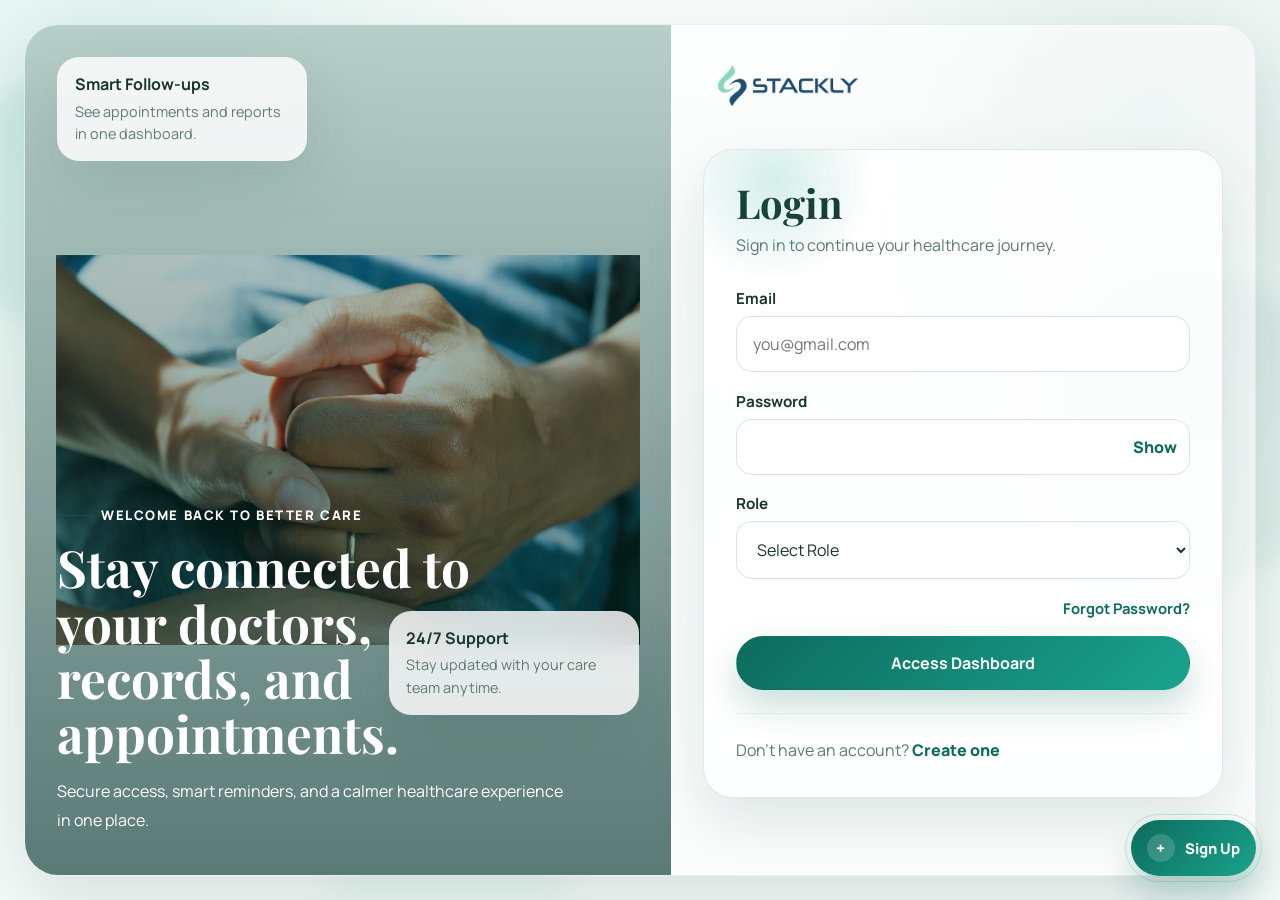
==== dashboard.html @ 8640336f "first commit" ====
<!DOCTYPE html>
<html lang="en">
<head>
    <meta charset="UTF-8">
    <meta name="viewport" content="width=device-width, initial-scale=1.0">
    <meta name="description" content="Responsive Stackly Health AI dashboard optimized for mobile, tablet, and desktop healthcare workflows.">
    <meta name="theme-color" content="#0d6b5d">
    <title>Dashboard | Stackly Health AI</title>
    <link rel="stylesheet" href="style.css">
</head>
<body class="dashboard-page">
    <div class="dashboard-container">
        <!-- Sidebar -->
        <aside class="sidebar">
            <div class="sidebar-header">
                <a href="dashboard.html" class="auth-brand sidebar-brand">
                    <img class="site-logo" src="assets/Logo.png" alt="Stackly logo">
                </a>
                <button type="button" class="sidebar-close" id="sidebarCloseBtn" aria-label="Close dashboard menu">×</button>
            </div>
            <nav class="sidebar-nav">
                <ul>
                    <li class="active"><a href="#" data-section="overviewSection">Dashboard</a></li>
                    <li><a href="#" data-section="appointmentsSection">Appointments</a></li>
                    <li><a href="#" data-section="reportsSection">Reports</a></li>
                    <li><a href="#" id="logoutBtn">Logout</a></li>
                </ul>
            </nav>
        </aside>

        <!-- Main Content -->
        <main class="main-content">
            <!-- Header -->
            <header class="dashboard-header">
                <div class="dashboard-header-main">
                    <button type="button" class="dashboard-menu-toggle" id="dashboardMenuToggle" aria-label="Toggle dashboard menu" aria-expanded="false">
                        <span></span>
                        <span></span>
                        <span></span>
                    </button>
                    <h1 id="welcomeMessage">Welcome, User</h1>
                </div>
                <div class="dashboard-user-panel">
                    <span class="dashboard-user-email" id="dashboardUserEmail">user@example.com</span>
                    <button type="button" class="btn btn-outline btn-logout" id="dashboardLogoutBtn">Logout</button>
                </div>
            </header>

            <div class="dashboard-actions">
                <button type="button" class="btn btn-primary">New Appointment</button>
                <button type="button" class="btn btn-outline">Generate Report</button>
                <button type="button" class="btn btn-outline">Patient Search</button>
                <button type="button" class="btn btn-outline">Review Tasks</button>
            </div>

            <!-- Dashboard Content -->
            <div class="dashboard-content">
                <section id="overviewSection">
                    <div id="doctorDashboard" class="role-dashboard">
                        <div class="stats-cards">
                            <div class="stat-card">
                                <div class="stat-icon">🩺</div>
                                <div class="stat-info">
                                    <h3>18</h3>
                                    <p>Today's Consultations</p>
                                </div>
                            </div>
                            <div class="stat-card">
                                <div class="stat-icon">👥</div>
                                <div class="stat-info">
                                    <h3>34</h3>
                                    <p>Active Patients</p>
                                </div>
                            </div>
                            <div class="stat-card">
                                <div class="stat-icon">📋</div>
                                <div class="stat-info">
                                    <h3>12</h3>
                                    <p>Prescriptions</p>
                                </div>
                            </div>
                            <div class="stat-card">
                                <div class="stat-icon">⏱️</div>
                                <div class="stat-info">
                                    <h3>4</h3>
                                    <p>Follow-ups Due</p>
                                </div>
                            </div>
                        </div>

                        <div class="charts-section">
                            <div class="chart-card">
                                <h3>Today's Schedule</h3>
                                <div class="chart-placeholder">
                                    <div class="chart-bar" style="height: 75%;"></div>
                                    <div class="chart-bar" style="height: 90%;"></div>
                                    <div class="chart-bar" style="height: 65%;"></div>
                                    <div class="chart-bar" style="height: 80%;"></div>
                                </div>
                            </div>
                            <div class="chart-card">
                                <h3>Patient Outcome Trends</h3>
                                <div class="chart-placeholder">
                                    <div class="chart-line"></div>
                                </div>
                            </div>
                        </div>

                        <div class="dashboard-panel">
                            <h3>On Duty Team</h3>
                            <div class="dashboard-list">
                                <div class="dashboard-list-item">
                                    <span>Dr. Emily Smith</span>
                                    <strong>Online</strong>
                                </div>
                                <div class="dashboard-list-item">
                                    <span>Dr. Michael Johnson</span>
                                    <strong>In Surgery</strong>
                                </div>
                                <div class="dashboard-list-item">
                                    <span>Dr. Sarah Williams</span>
                                    <strong>Available</strong>
                                </div>
                            </div>
                        </div>

                        <div class="activity-section">
                            <h3>Doctor Activity</h3>
                            <div class="activity-list">
                                <div class="activity-item">
                                    <div class="activity-icon">📅</div>
                                    <div class="activity-content">
                                        <p>Review patient lab results</p>
                                        <span>1 hour ago</span>
                                    </div>
                                </div>
                                <div class="activity-item">
                                    <div class="activity-icon">📝</div>
                                    <div class="activity-content">
                                        <p>Updated treatment plan for Patient #212</p>
                                        <span>3 hours ago</span>
                                    </div>
                                </div>
                                <div class="activity-item">
                                    <div class="activity-icon">💊</div>
                                    <div class="activity-content">
                                        <p>Prepared prescription for follow-up</p>
                                        <span>5 hours ago</span>
                                    </div>
                                </div>
                            </div>
                        </div>
                    </div>

                    <div id="patientDashboard" class="role-dashboard hidden">
                        <div class="stats-cards">
                            <div class="stat-card">
                                <div class="stat-icon">📆</div>
                                <div class="stat-info">
                                    <h3>2</h3>
                                    <p>Upcoming Appointments</p>
                                </div>
                            </div>
                            <div class="stat-card">
                                <div class="stat-icon">🩺</div>
                                <div class="stat-info">
                                    <h3>3</h3>
                                    <p>Prescriptions Active</p>
                                </div>
                            </div>
                            <div class="stat-card">
                                <div class="stat-icon">📊</div>
                                <div class="stat-info">
                                    <h3>85%</h3>
                                    <p>Wellness Score</p>
                                </div>
                            </div>
                            <div class="stat-card">
                                <div class="stat-icon">❤️</div>
                                <div class="stat-info">
                                    <h3>72 bpm</h3>
                                    <p>Last Pulse Reading</p>
                                </div>
                            </div>
                        </div>

                        <div class="charts-section">
                            <div class="chart-card">
                                <h3>Health Progress</h3>
                                <div class="chart-placeholder">
                                    <div class="chart-bar" style="height: 60%;"></div>
                                    <div class="chart-bar" style="height: 80%;"></div>
                                    <div class="chart-bar" style="height: 70%;"></div>
                                    <div class="chart-bar" style="height: 85%;"></div>
                                </div>
                            </div>
                            <div class="chart-card">
                                <h3>Medication Adherence</h3>
                                <div class="chart-placeholder">
                                    <div class="chart-line"></div>
                                </div>
                            </div>
                        </div>

                        <div class="dashboard-panel">
                            <h3>Care Plan Summary</h3>
                            <div class="dashboard-list">
                                <div class="dashboard-list-item">
                                    <span>Medication refill requested</span>
                                    <strong>Today</strong>
                                </div>
                                <div class="dashboard-list-item">
                                    <span>Follow-up appointment</span>
                                    <strong>Tomorrow</strong>
                                </div>
                                <div class="dashboard-list-item">
                                    <span>Lab report review</span>
                                    <strong>Within 24 hrs</strong>
                                </div>
                            </div>
                        </div>

                        <div class="activity-section">
                            <h3>Patient Notes</h3>
                            <div class="activity-list">
                                <div class="activity-item">
                                    <div class="activity-icon">🩺</div>
                                    <div class="activity-content">
                                        <p>Next appointment with Dr. Reed</p>
                                        <span>Tomorrow, 10:00 AM</span>
                                    </div>
                                </div>
                                <div class="activity-item">
                                    <div class="activity-icon">💊</div>
                                    <div class="activity-content">
                                        <p>Prescription refill ready</p>
                                        <span>Today</span>
                                    </div>
                                </div>
                                <div class="activity-item">
                                    <div class="activity-icon">📋</div>
                                    <div class="activity-content">
                                        <p>Lab report available for review</p>
                                        <span>3 hours ago</span>
                                    </div>
                                </div>
                            </div>
                        </div>
                    </div>

                    <div id="adminDashboard" class="role-dashboard hidden">
                        <div class="stats-cards">
                            <div class="stat-card">
                                <div class="stat-icon">👥</div>
                                <div class="stat-info">
                                    <h3>420</h3>
                                    <p>Total Users</p>
                                </div>
                            </div>
                            <div class="stat-card">
                                <div class="stat-icon">🩺</div>
                                <div class="stat-info">
                                    <h3>78</h3>
                                    <p>Active Doctors</p>
                                </div>
                            </div>
                            <div class="stat-card">
                                <div class="stat-icon">⏳</div>
                                <div class="stat-info">
                                    <h3>14</h3>
                                    <p>Pending Requests</p>
                                </div>
                            </div>
                            <div class="stat-card">
                                <div class="stat-icon">🔔</div>
                                <div class="stat-info">
                                    <h3>7</h3>
                                    <p>System Alerts</p>
                                </div>
                            </div>
                        </div>

                        <div class="charts-section">
                            <div class="chart-card">
                                <h3>Platform Usage</h3>
                                <div class="chart-placeholder">
                                    <div class="chart-bar" style="height: 90%;"></div>
                                    <div class="chart-bar" style="height: 75%;"></div>
                                    <div class="chart-bar" style="height: 85%;"></div>
                                    <div class="chart-bar" style="height: 95%;"></div>
                                </div>
                            </div>
                            <div class="chart-card">
                                <h3>Account Growth</h3>
                                <div class="chart-placeholder">
                                    <div class="chart-line"></div>
                                </div>
                            </div>
                        </div>

                        <div class="dashboard-panel">
                            <h3>Operations Summary</h3>
                            <div class="dashboard-list">
                                <div class="dashboard-list-item">
                                    <span>Pending approvals</span>
                                    <strong>14</strong>
                                </div>
                                <div class="dashboard-list-item">
                                    <span>Security alerts</span>
                                    <strong>7</strong>
                                </div>
                                <div class="dashboard-list-item">
                                    <span>Service uptime</span>
                                    <strong>99.99%</strong>
                                </div>
                            </div>
                        </div>

                        <div class="activity-section">
                            <h3>Admin Activity</h3>
                            <div class="activity-list">
                                <div class="activity-item">
                                    <div class="activity-icon">✅</div>
                                    <div class="activity-content">
                                        <p>Approved new doctor accounts</p>
                                        <span>30 minutes ago</span>
                                    </div>
                                </div>
                                <div class="activity-item">
                                    <div class="activity-icon">🔧</div>
                                    <div class="activity-content">
                                        <p>System access permissions reviewed</p>
                                        <span>2 hours ago</span>
                                    </div>
                                </div>
                                <div class="activity-item">
                                    <div class="activity-icon">🛡️</div>
                                    <div class="activity-content">
                                        <p>Security audit completed</p>
                                        <span>5 hours ago</span>
                                    </div>
                                </div>
                            </div>
                        </div>
                    </div>
                </section>

                <section id="appointmentsSection" class="hidden">
                    <div class="section-header">
                        <h2>Appointments</h2>
                        <p>View upcoming patient visits, meeting schedules, and appointment details.</p>
                    </div>
                    <div class="stats-cards">
                        <div class="stat-card">
                            <div class="stat-icon">📅</div>
                            <div class="stat-info">
                                <h3>8</h3>
                                <p>Upcoming Slots</p>
                            </div>
                        </div>
                        <div class="stat-card">
                            <div class="stat-icon">⏰</div>
                            <div class="stat-info">
                                <h3>3</h3>
                                <p>Today</p>
                            </div>
                        </div>
                        <div class="stat-card">
                            <div class="stat-icon">✅</div>
                            <div class="stat-info">
                                <h3>5</h3>
                                <p>Confirmed</p>
                            </div>
                        </div>
                        <div class="stat-card">
                            <div class="stat-icon">⚠️</div>
                            <div class="stat-info">
                                <h3>1</h3>
                                <p>Pending</p>
                            </div>
                        </div>
                    </div>
                    <div class="activity-section">
                        <h3>Appointment Details</h3>
                        <div class="activity-list">
                            <div class="activity-item">
                                <div class="activity-icon">👤</div>
                                <div class="activity-content">
                                    <p>Patient: Sarah Lee — Follow-up</p>
                                    <span>Today, 11:30 AM</span>
                                </div>
                            </div>
                            <div class="activity-item">
                                <div class="activity-icon">👤</div>
                                <div class="activity-content">
                                    <p>Patient: Mark Diaz — New consultation</p>
                                    <span>Tomorrow, 09:00 AM</span>
                                </div>
                            </div>
                            <div class="activity-item">
                                <div class="activity-icon">👤</div>
                                <div class="activity-content">
                                    <p>Patient: Emma Patel — Lab review</p>
                                    <span>Tomorrow, 02:00 PM</span>
                                </div>
                            </div>
                        </div>
                    </div>
                </section>

                <section id="reportsSection" class="hidden">
                    <div class="section-header">
                        <h2>Reports</h2>
                        <p>Access recent reports, analytics summaries, and health records.</p>
                    </div>
                    <div class="stats-cards">
                        <div class="stat-card">
                            <div class="stat-icon">📊</div>
                            <div class="stat-info">
                                <h3>14</h3>
                                <p>Recent Reports</p>
                            </div>
                        </div>
                        <div class="stat-card">
                            <div class="stat-icon">🧾</div>
                            <div class="stat-info">
                                <h3>5</h3>
                                <p>New Summaries</p>
                            </div>
                        </div>
                        <div class="stat-card">
                            <div class="stat-icon">🔍</div>
                            <div class="stat-info">
                                <h3>9</h3>
                                <p>Reviewed</p>
                            </div>
                        </div>
                        <div class="stat-card">
                            <div class="stat-icon">📁</div>
                            <div class="stat-info">
                                <h3>20</h3>
                                <p>Archived</p>
                            </div>
                        </div>
                    </div>
                    <div class="activity-section">
                        <h3>Latest Reports</h3>
                        <div class="activity-list">
                            <div class="activity-item">
                                <div class="activity-icon">🧪</div>
                                <div class="activity-content">
                                    <p>Blood test results for Patient #543</p>
                                    <span>Completed 1 hour ago</span>
                                </div>
                            </div>
                            <div class="activity-item">
                                <div class="activity-icon">📋</div>
                                <div class="activity-content">
                                    <p>Weekly health summary</p>
                                    <span>Completed yesterday</span>
                                </div>
                            </div>
                            <div class="activity-item">
                                <div class="activity-icon">🖥️</div>
                                <div class="activity-content">
                                    <p>System performance report</p>
                                    <span>Completed 2 days ago</span>
                                </div>
                            </div>
                        </div>
                    </div>
                </section>
            </div>
        </main>
    </div>

    <a href="#overviewSection" class="fab-button fab-button-dashboard" aria-label="Back to top of dashboard">
        <span class="fab-icon">↑</span>
        <span class="fab-label">Top</span>
    </a>

    <div class="site-orbs" aria-hidden="true">
        <span class="orb orb-one"></span>
        <span class="orb orb-two"></span>
        <span class="orb orb-three"></span>
    </div>

    <script src="script.js"></script>
</body>
</html>
---- style.css ----
* {
    margin: 0;
    padding: 0;
    box-sizing: border-box;
}

:root {
    --bg: #f4fbf8;
    --bg-soft: #e3f2ed;
    --surface: rgba(255, 255, 255, 0.78);
    --surface-strong: #ffffff;
    --surface-deep: #0b4f47;
    --text: #183530;
    --muted: #5f7973;
    --line: rgba(11, 79, 71, 0.12);
    --accent: #0d6b5d;
    --accent-2: #1aa38d;
    --accent-3: #d9f1ea;
    --shadow: 0 24px 60px rgba(18, 66, 57, 0.12);
    --shadow-soft: 0 14px 34px rgba(18, 66, 57, 0.10);
    --radius-lg: 32px;
    --radius-md: 22px;
    --radius-sm: 16px;
    --header-offset: 88px;
}

html {
    scroll-behavior: smooth;
}

body {
    font-family: 'Manrope', sans-serif;
    color: var(--text);
    background:
        radial-gradient(circle at 10% 10%, rgba(26, 163, 141, 0.12), transparent 28%),
        radial-gradient(circle at 90% 15%, rgba(13, 107, 93, 0.10), transparent 24%),
        linear-gradient(180deg, #f9fdfb 0%, #eef7f3 50%, #f7fcfa 100%);
    overflow-x: hidden;
    min-height: 100vh;
}

::selection {
    background: rgba(26, 163, 141, 0.22);
}

img {
    display: block;
    max-width: 100%;
}

a {
    color: inherit;
    text-decoration: none;
}

button,
input,
select,
textarea {
    font: inherit;
}

button,
a,
input,
select,
textarea {
    -webkit-tap-highlight-color: transparent;
}

.container {
    width: min(1180px, calc(100% - 2rem));
    margin: 0 auto;
}

.eyebrow {
    display: inline-flex;
    align-items: center;
    gap: 0.5rem;
    font-size: 0.82rem;
    letter-spacing: 0.12em;
    text-transform: uppercase;
    font-weight: 800;
    color: var(--accent);
    margin-bottom: 1rem;
}

.eyebrow::before {
    content: "";
    width: 36px;
    height: 1px;
    background: rgba(13, 107, 93, 0.35);
}

h1,
h2,
h3,
.nav-logo,
.auth-brand {
    font-family: 'Playfair Display', serif;
}

p {
    color: var(--muted);
    line-height: 1.8;
}

.section-shell {
    padding: 6rem 0;
}

.section-heading {
    text-align: center;
    max-width: 700px;
    margin: 0 auto 3rem;
}

.section-heading h2 {
    font-size: clamp(2rem, 4vw, 3.1rem);
    line-height: 1.15;
}

.btn {
    display: inline-flex;
    align-items: center;
    justify-content: center;
    min-height: 52px;
    padding: 0.95rem 1.5rem;
    border-radius: 999px;
    font-weight: 700;
    border: 1px solid transparent;
    cursor: pointer;
    transition: transform 0.3s ease, box-shadow 0.3s ease, background 0.3s ease, border-color 0.3s ease;
}

.btn:hover {
    transform: translateY(-2px);
}

.btn:focus-visible,
.fab-button:focus-visible,
.dashboard-menu-toggle:focus-visible,
.sidebar-close:focus-visible,
.password-toggle:focus-visible,
.hamburger:focus-visible,
input:focus-visible,
select:focus-visible,
textarea:focus-visible,
a:focus-visible {
    outline: 3px solid rgba(26, 163, 141, 0.25);
    outline-offset: 3px;
}

.btn-primary {
    color: #fff;
    background: linear-gradient(135deg, var(--accent) 0%, var(--accent-2) 100%);
    box-shadow: 0 16px 34px rgba(13, 107, 93, 0.22);
}

.btn-outline {
    color: var(--accent);
    background: rgba(255, 255, 255, 0.72);
    border-color: rgba(13, 107, 93, 0.14);
    box-shadow: 0 8px 24px rgba(19, 61, 54, 0.06);
}

.btn-full {
    width: 100%;
}

.navbar {
    position: sticky;
    top: 0;
    z-index: 50;
    backdrop-filter: blur(18px);
    background: rgba(249, 253, 251, 0.82);
    border-bottom: 1px solid rgba(13, 107, 93, 0.08);
}

.navbar.scrolled {
    box-shadow: 0 16px 30px rgba(16, 56, 48, 0.08);
}

.nav-container {
    width: min(1240px, calc(100% - 2rem));
    margin: 0 auto;
    display: flex;
    align-items: center;
    justify-content: space-between;
    gap: 1rem;
    padding: 1rem 0;
}

.nav-logo,
.auth-brand {
    display: inline-flex;
    align-items: center;
    gap: 0.7rem;
    font-size: 1.6rem;
    font-weight: 700;
}

.site-logo {
    display: block;
    width: auto;
    height: 58px;
    object-fit: contain;
    border-radius: 12px;
}

.nav-menu {
    display: flex;
    list-style: none;
    gap: 1.5rem;
}

.nav-menu a {
    color: var(--text);
    font-weight: 700;
    font-size: 0.96rem;
}

.nav-buttons {
    display: flex;
    align-items: center;
    justify-content: flex-end;
    gap: 0.85rem;
    min-width: 290px;
}

.user-session {
    display: flex;
    align-items: center;
    gap: 0.75rem;
}

.user-session[hidden],
.nav-buttons .btn[hidden] {
    display: none !important;
}

.user-name {
    white-space: nowrap;
    font-weight: 700;
}

.btn-logout {
    min-height: 42px;
    padding: 0.7rem 1rem;
}

.hamburger {
    display: none;
    width: 48px;
    height: 48px;
    border: 0;
    background: transparent;
    flex-direction: column;
    align-items: center;
    justify-content: center;
    gap: 5px;
}

.hamburger span {
    width: 22px;
    height: 2px;
    background: var(--text);
    transition: transform 0.3s ease, opacity 0.3s ease;
}

.hero {
    padding: 4rem 0 3rem;
}

.hero-grid {
    display: grid;
    grid-template-columns: 1.05fr 0.95fr;
    gap: 2.5rem;
    align-items: center;
}

.hero-copy {
    position: relative;
    z-index: 2;
}

.hero-title {
    font-size: clamp(3rem, 6vw, 5rem);
    line-height: 1.02;
    max-width: 11ch;
    margin-bottom: 1.2rem;
}

.hero-subtitle {
    max-width: 610px;
    margin-bottom: 2rem;
    font-size: 1.05rem;
}

.hero-buttons {
    display: flex;
    flex-wrap: wrap;
    gap: 1rem;
    margin-bottom: 2rem;
}

.hero-metrics {
    display: grid;
    grid-template-columns: repeat(3, 1fr);
    gap: 1rem;
}

.metric-card {
    padding: 1.1rem 1rem;
    background: rgba(255, 255, 255, 0.72);
    border: 1px solid rgba(13, 107, 93, 0.1);
    border-radius: 20px;
    box-shadow: 0 12px 24px rgba(18, 66, 57, 0.06);
}

.metric-card strong {
    display: block;
    font-size: 1.6rem;
    color: var(--accent);
}

.metric-card span {
    display: block;
    margin-top: 0.2rem;
    color: var(--muted);
    font-size: 0.92rem;
}

.hero-visual {
    position: relative;
    min-height: 620px;
}

.hero-backdrop {
    position: absolute;
    inset: 4% 4% 10% 8%;
    border-radius: 40px;
    background: linear-gradient(180deg, rgba(215, 242, 235, 0.92), rgba(244, 251, 248, 0.4));
    filter: blur(0.5px);
}

.hero-photo-stack {
    position: absolute;
    inset: 0;
}

.hero-main-photo {
    position: absolute;
    inset: 10% 10% 0 12%;
    width: 78%;
    height: 82%;
    object-fit: cover;
    border-radius: 36px;
    box-shadow: var(--shadow);
}

.floating-badge {
    position: absolute;
    max-width: 220px;
    padding: 1rem 1.1rem;
    border-radius: 22px;
    background: rgba(255, 255, 255, 0.82);
    border: 1px solid rgba(13, 107, 93, 0.08);
    box-shadow: var(--shadow);
    animation: softFloat 6s ease-in-out infinite;
}

.floating-badge span {
    display: block;
}

.badge-title,
.badge-number {
    font-weight: 800;
    color: var(--text);
    margin-bottom: 0.35rem;
}

.badge-number {
    font-size: 1.7rem;
    color: var(--accent);
}

.badge-copy {
    color: var(--muted);
    font-size: 0.9rem;
    line-height: 1.5;
}

.badge-top {
    top: 12%;
    left: 0;
}

.badge-middle {
    top: 28%;
    right: 0;
    animation-delay: 1.5s;
}

.badge-bottom {
    bottom: 8%;
    right: 8%;
    animation-delay: 3s;
}

.service-grid,
.doctor-showcase,
.testimonial-strip {
    display: grid;
    gap: 1.4rem;
}

.service-grid {
    grid-template-columns: repeat(4, 1fr);
}

.service-card,
.testimonial-card,
.doctor-card,
.auth-card,
.contact-form,
.dashboard-panel,
.stat-card,
.chart-card,
.activity-item,
.dashboard-list-item {
    background: var(--surface);
    border: 1px solid var(--line);
    box-shadow: var(--shadow);
    backdrop-filter: blur(18px);
}

.service-card {
    padding: 1.8rem;
    border-radius: var(--radius-md);
    transition: transform 0.35s ease, box-shadow 0.35s ease;
}

.service-card:hover,
.doctor-card:hover,
.testimonial-card:hover,
.stat-card:hover,
.activity-item:hover {
    transform: translateY(-8px);
}

.service-icon {
    width: 52px;
    height: 52px;
    display: inline-flex;
    align-items: center;
    justify-content: center;
    border-radius: 16px;
    background: var(--accent-3);
    color: var(--accent);
    font-weight: 800;
    margin-bottom: 1rem;
}

.service-card h3 {
    font-size: 1.35rem;
    margin-bottom: 0.75rem;
}

.storyband {
    overflow: hidden;
}

.storyband-grid {
    display: grid;
    grid-template-columns: 1fr 1fr;
    gap: 2.5rem;
    align-items: center;
}

.storyband-media > img {
    border-radius: 30px;
    min-height: 380px;
    object-fit: cover;
    box-shadow: var(--shadow);
}

.storyband-mini-grid {
    display: grid;
    grid-template-columns: 1fr 1fr;
    gap: 1rem;
    margin-top: 1rem;
}

.storyband-mini-grid img {
    border-radius: 24px;
    height: 220px;
    object-fit: cover;
    box-shadow: 0 20px 36px rgba(18, 66, 57, 0.10);
}

.storyband-copy h2 {
    font-size: clamp(2rem, 4vw, 3.2rem);
    line-height: 1.1;
    margin-bottom: 1rem;
}

.mini-stats {
    display: grid;
    grid-template-columns: repeat(3, 1fr);
    gap: 1rem;
    margin: 2rem 0;
}

.mini-stat {
    padding: 1.2rem 1rem;
    background: rgba(255, 255, 255, 0.68);
    border-radius: 20px;
    border: 1px solid rgba(13, 107, 93, 0.08);
}

.mini-stat strong {
    display: block;
    font-size: 2rem;
    color: var(--accent);
}

.mini-stat span {
    display: block;
    font-size: 0.92rem;
    color: var(--muted);
    margin-top: 0.25rem;
}

.doctor-showcase {
    grid-template-columns: repeat(3, 1fr);
}

.doctor-card {
    border-radius: 30px;
    overflow: hidden;
    transition: transform 0.35s ease, box-shadow 0.35s ease;
}

.doctor-card img {
    width: 100%;
    height: 360px;
    object-fit: cover;
}

.doctor-card.featured {
    transform: translateY(-12px);
    border: 1px solid rgba(26, 163, 141, 0.24);
}

.doctor-info {
    padding: 1.5rem;
}

.doctor-info h3 {
    font-size: 1.5rem;
    margin-bottom: 0.3rem;
}

.doctor-info p {
    margin-bottom: 0.5rem;
}

.doctor-info span {
    color: var(--accent);
    font-weight: 700;
    font-size: 0.92rem;
}

.testimonial-strip {
    grid-template-columns: repeat(3, 1fr);
}

.testimonial-card {
    padding: 1.8rem;
    border-radius: 26px;
}

.testimonial-card p {
    font-size: 1.03rem;
    color: var(--text);
    margin-bottom: 1.5rem;
}

.testimonial-author strong,
.testimonial-author span {
    display: block;
}

.testimonial-author span {
    color: var(--muted);
    font-size: 0.92rem;
}

.contact-shell {
    display: grid;
    grid-template-columns: 0.95fr 1.05fr;
    gap: 2rem;
    padding: 2rem;
    border-radius: 36px;
    background: linear-gradient(135deg, rgba(225, 243, 237, 0.9), rgba(255, 255, 255, 0.78));
    border: 1px solid rgba(13, 107, 93, 0.08);
    box-shadow: var(--shadow);
}

.contact-copy h2 {
    font-size: clamp(2rem, 4vw, 3rem);
    line-height: 1.1;
    margin-bottom: 1rem;
}

.contact-points {
    display: grid;
    gap: 0.8rem;
    margin-top: 1.8rem;
    color: var(--accent);
    font-weight: 700;
}

.contact-form {
    padding: 1.5rem;
    border-radius: 28px;
}

.form-grid {
    display: grid;
    grid-template-columns: repeat(2, 1fr);
    gap: 1rem;
}

.contact-form input,
.contact-form textarea,
.auth-form input,
.auth-form select {
    width: 100%;
    border: 1px solid rgba(13, 107, 93, 0.16);
    background: rgba(255, 255, 255, 0.88);
    border-radius: 16px;
    padding: 1rem 1rem;
    color: var(--text);
    outline: none;
    transition: border-color 0.25s ease, box-shadow 0.25s ease, transform 0.25s ease;
}

.contact-form textarea {
    resize: vertical;
    margin: 1rem 0 1.25rem;
}

.contact-form input:focus,
.contact-form textarea:focus,
.auth-form input:focus,
.auth-form select:focus {
    border-color: rgba(26, 163, 141, 0.7);
    box-shadow: 0 0 0 4px rgba(26, 163, 141, 0.12);
}

.footer {
    padding: 2rem 0 3rem;
}

.footer-inner {
    display: flex;
    justify-content: space-between;
    align-items: center;
    gap: 1rem;
    padding-top: 2rem;
    border-top: 1px solid rgba(13, 107, 93, 0.10);
}

.footer-links {
    display: flex;
    flex-wrap: wrap;
    gap: 1rem;
    color: var(--muted);
    font-weight: 700;
}

.auth-page {
    min-height: 100vh;
    padding: 1rem;
}

.auth-shell {
    width: min(1320px, 100%);
    min-height: calc(100vh - 2rem);
    margin: 0 auto;
    display: grid;
    grid-template-columns: 1fr;
    border-radius: 34px;
    overflow: hidden;
    background: rgba(255, 255, 255, 0.52);
    border: 1px solid rgba(13, 107, 93, 0.08);
    box-shadow: 0 30px 80px rgba(16, 56, 48, 0.14);
}

.auth-shell-reverse {
    grid-template-columns: 1fr;
}

.auth-visual,
.auth-panel {
    position: relative;
    min-height: auto;
}

.auth-visual {
    overflow: hidden;
    min-height: 360px;
    order: 1;
}

.auth-visual img {
    width: 100%;
    height: 100%;
    object-fit: cover;
    transform: scale(1.06);
    animation: slowZoom 16s ease-in-out infinite alternate;
}

.login-visual {
    background: linear-gradient(180deg, rgba(224, 242, 237, 0.88), rgba(244, 251, 248, 0.8));
}

.login-visual img {
    width: 100%;
    height: 100%;
    object-fit: contain;
    object-position: center;
    padding: 1.35rem;
    transform: scale(0.97);
    animation: none;
}

.signup-visual {
    background: linear-gradient(180deg, rgba(224, 242, 237, 0.92), rgba(244, 251, 248, 0.82));
}

.signup-visual img {
    width: 100%;
    height: 100%;
    object-fit: contain;
    object-position: center;
    padding: 1.5rem;
    transform: scale(0.98);
    animation: none;
}

.auth-visual-overlay {
    position: absolute;
    inset: 0;
    background: linear-gradient(180deg, rgba(7, 55, 48, 0.2), rgba(7, 55, 48, 0.66));
}

.auth-visual-content {
    position: absolute;
    left: 2rem;
    right: 2rem;
    bottom: 2.5rem;
    z-index: 2;
    max-width: 520px;
    color: #fff;
}

.auth-visual-content .eyebrow,
.auth-visual-content p,
.auth-visual-content h1 {
    color: #fff;
}

.auth-visual-content h1 {
    font-size: clamp(2.3rem, 4vw, 4rem);
    line-height: 1.08;
    margin-bottom: 1rem;
}

.auth-floating-card {
    position: absolute;
    z-index: 2;
    max-width: 250px;
    padding: 1rem 1.1rem;
    border-radius: 22px;
    background: rgba(255, 255, 255, 0.82);
    backdrop-filter: blur(14px);
    box-shadow: var(--shadow);
    animation: softFloat 7s ease-in-out infinite;
}

.auth-floating-card strong,
.auth-floating-card span {
    display: block;
}

.auth-floating-card strong {
    color: var(--text);
    margin-bottom: 0.35rem;
}

.auth-floating-card span {
    color: var(--muted);
    font-size: 0.9rem;
    line-height: 1.55;
}

.auth-floating-top {
    top: 2rem;
    left: 2rem;
    animation-duration: 6.2s;
}

.auth-floating-bottom {
    right: 2rem;
    bottom: 10rem;
    animation-delay: 2s;
    animation-duration: 7.4s;
}

.auth-panel {
    display: flex;
    flex-direction: column;
    justify-content: center;
    padding: 1rem;
    order: 2;
}

.auth-brand {
    position: sticky;
    top: 1rem;
    left: 0;
    z-index: 2;
    width: fit-content;
    padding: 0.7rem 0.85rem;
    border-radius: 18px;
    background: rgba(255, 255, 255, 0.9);
    backdrop-filter: blur(14px);
    box-shadow: var(--shadow-soft);
}

.auth-card {
    max-width: 100%;
    width: 100%;
    margin: 1rem auto 0;
    padding: 1.2rem;
    border-radius: 24px;
}

.auth-card-animated {
    position: relative;
    overflow: hidden;
    animation: cardLiftIn 0.9s cubic-bezier(0.22, 1, 0.36, 1) both;
}

.auth-card-animated::before {
    content: "";
    position: absolute;
    top: -80px;
    left: -40px;
    width: 220px;
    height: 220px;
    border-radius: 999px;
    background: radial-gradient(circle, rgba(26, 163, 141, 0.18), transparent 65%);
    animation: glowDrift 10s ease-in-out infinite;
    pointer-events: none;
}

.auth-header {
    margin-bottom: 1.75rem;
}

.auth-header h2 {
    font-size: clamp(1.95rem, 9vw, 2.5rem);
    line-height: 1.05;
    margin-bottom: 0.45rem;
}

.auth-form .form-group {
    margin-bottom: 1.15rem;
}

.auth-form .two-col {
    display: grid;
    grid-template-columns: 1fr 1fr;
    gap: 1rem;
}

.auth-form label {
    display: block;
    margin-bottom: 0.45rem;
    font-size: 0.95rem;
    font-weight: 700;
    color: var(--text);
}

.form-options {
    display: flex;
    justify-content: flex-end;
    margin-bottom: 1.15rem;
}

.forgot-password {
    color: var(--accent);
    font-weight: 700;
    font-size: 0.92rem;
}

.password-input {
    position: relative;
}

.password-toggle {
    position: absolute;
    top: 50%;
    right: 0.8rem;
    transform: translateY(-50%);
    border: 0;
    background: transparent;
    color: var(--accent);
    font-weight: 800;
    cursor: pointer;
}

.auth-footer {
    margin-top: 1.4rem;
    padding-top: 1.4rem;
    border-top: 1px solid rgba(13, 107, 93, 0.08);
}

.auth-footer a {
    color: var(--accent);
    font-weight: 800;
}

.social-auth {
    margin-top: 1.35rem;
    padding-top: 1.25rem;
    border-top: 1px solid rgba(13, 107, 93, 0.08);
}

.social-auth p {
    margin-bottom: 0.9rem;
    font-size: 0.95rem;
    color: var(--muted);
    text-align: center;
}

.social-auth-grid {
    display: grid;
    grid-template-columns: repeat(2, minmax(0, 1fr));
    gap: 0.85rem;
}

.social-auth-btn {
    display: inline-flex;
    align-items: center;
    justify-content: center;
    gap: 0.7rem;
    min-height: 52px;
    padding: 0.85rem 1rem;
    border-radius: 18px;
    background: rgba(255, 255, 255, 0.84);
    border: 1px solid rgba(13, 107, 93, 0.12);
    box-shadow: 0 10px 24px rgba(16, 56, 48, 0.06);
    color: var(--text);
    font-weight: 700;
    transition: transform 0.25s ease, box-shadow 0.25s ease, border-color 0.25s ease, background 0.25s ease;
}

.social-auth-btn:hover {
    transform: translateY(-3px);
    border-color: rgba(26, 163, 141, 0.28);
    box-shadow: 0 16px 30px rgba(16, 56, 48, 0.10);
    background: rgba(255, 255, 255, 0.96);
}

.social-auth-icon {
    display: inline-flex;
    align-items: center;
    justify-content: center;
    width: 28px;
    height: 28px;
    border-radius: 999px;
    background: linear-gradient(135deg, var(--accent), var(--accent-2));
    color: #ffffff;
    font-size: 0.88rem;
    font-weight: 800;
    line-height: 1;
    transition: transform 0.28s ease;
}

.social-auth-btn:hover .social-auth-icon {
    transform: rotate(8deg) scale(1.08);
}

.hidden {
    display: none !important;
}

.site-orbs {
    position: fixed;
    inset: 0;
    pointer-events: none;
    overflow: hidden;
    z-index: -1;
}

.orb {
    position: absolute;
    border-radius: 999px;
    filter: blur(12px);
    opacity: 0.55;
    animation: orbDrift 18s ease-in-out infinite alternate;
}

.orb-one {
    top: 8%;
    left: -4%;
    width: 260px;
    height: 260px;
    background: rgba(26, 163, 141, 0.16);
}

.orb-two {
    right: -5%;
    top: 30%;
    width: 320px;
    height: 320px;
    background: rgba(13, 107, 93, 0.12);
    animation-delay: 4s;
}

.orb-three {
    bottom: -8%;
    left: 25%;
    width: 260px;
    height: 260px;
    background: rgba(164, 224, 212, 0.18);
    animation-delay: 8s;
}

.fab-button {
    position: fixed;
    right: 1rem;
    bottom: 1rem;
    z-index: 60;
    display: inline-flex;
    align-items: center;
    gap: 0.65rem;
    min-height: 56px;
    padding: 0.85rem 1rem;
    border-radius: 999px;
    color: #ffffff;
    background: linear-gradient(135deg, var(--accent), var(--accent-2));
    box-shadow: 0 18px 32px rgba(13, 107, 93, 0.24);
}

.fab-button:hover {
    transform: translateY(-3px);
}

.fab-button::after {
    content: "";
    position: absolute;
    inset: -6px;
    border-radius: inherit;
    border: 1px solid rgba(26, 163, 141, 0.22);
    animation: pulseRing 2.4s ease-out infinite;
}

.fab-icon {
    display: inline-flex;
    align-items: center;
    justify-content: center;
    width: 28px;
    height: 28px;
    border-radius: 999px;
    background: rgba(255, 255, 255, 0.16);
    font-weight: 800;
}

.fab-label {
    font-size: 0.92rem;
    font-weight: 800;
}

.section-header {
    margin-bottom: 2rem;
}

.section-header h2,
#welcomeMessage,
.dashboard-panel h3,
.chart-card h3,
.activity-section h3,
.section-header p,
.sidebar-header h2 {
    color: inherit;
}

.dashboard-page {
    background:
        radial-gradient(circle at 10% 12%, rgba(26, 163, 141, 0.14), transparent 25%),
        linear-gradient(180deg, #f4fbf8 0%, #edf7f3 100%);
}

.dashboard-container {
    display: flex;
    min-height: 100vh;
}

.sidebar {
    width: min(300px, 86vw);
    position: fixed;
    inset: 0 auto 0 0;
    padding: 1rem 0;
    background: rgba(255, 255, 255, 0.88);
    backdrop-filter: blur(18px);
    border-right: 1px solid rgba(13, 107, 93, 0.08);
    z-index: 90;
    transform: translateX(-100%);
    transition: transform 0.32s ease;
    box-shadow: 18px 0 40px rgba(16, 56, 48, 0.12);
}

.sidebar-header {
    padding: 0 1rem 1rem;
    border-bottom: 1px solid rgba(13, 107, 93, 0.08);
    display: flex;
    align-items: center;
    justify-content: space-between;
    gap: 1rem;
}

.sidebar-brand {
    font-size: 1.45rem;
    position: static;
    padding: 0;
    background: transparent;
    box-shadow: none;
    backdrop-filter: none;
}

.sidebar-brand .site-logo {
    height: 42px;
}

.sidebar-close {
    width: 42px;
    height: 42px;
    border: 1px solid rgba(13, 107, 93, 0.12);
    border-radius: 14px;
    background: rgba(255, 255, 255, 0.92);
    color: var(--accent);
    font-size: 1.6rem;
    line-height: 1;
    display: inline-flex;
    align-items: center;
    justify-content: center;
}

.sidebar-nav ul {
    list-style: none;
    padding: 1.5rem 0;
}

.sidebar-nav li {
    margin-bottom: 0.45rem;
}

.sidebar-nav a {
    display: block;
    padding: 0.95rem 1.5rem;
    color: var(--muted);
    font-weight: 700;
    transition: background 0.25s ease, color 0.25s ease;
}

.sidebar-nav li.active a,
.sidebar-nav a:hover {
    background: rgba(13, 107, 93, 0.08);
    color: var(--accent);
}

.main-content {
    flex: 1;
    margin-left: 0;
    padding: 1rem;
}

.dashboard-header,
.dashboard-actions {
    margin-bottom: 2rem;
}

.dashboard-header {
    display: flex;
    justify-content: space-between;
    align-items: center;
    gap: 1rem;
    flex-wrap: wrap;
    position: sticky;
    top: 0.75rem;
    z-index: 40;
    padding: 0.95rem 1rem;
    border-radius: 22px;
    background: rgba(255, 255, 255, 0.82);
    backdrop-filter: blur(16px);
    border: 1px solid rgba(13, 107, 93, 0.08);
    box-shadow: var(--shadow-soft);
}

.dashboard-header-main {
    display: flex;
    align-items: center;
    gap: 0.9rem;
}

.dashboard-menu-toggle {
    display: none;
    width: 48px;
    height: 48px;
    border: 1px solid rgba(13, 107, 93, 0.12);
    border-radius: 14px;
    background: rgba(255, 255, 255, 0.86);
    box-shadow: 0 10px 24px rgba(16, 56, 48, 0.08);
    align-items: center;
    justify-content: center;
    flex-direction: column;
    gap: 5px;
    cursor: pointer;
}

.dashboard-menu-toggle span {
    width: 20px;
    height: 2px;
    background: var(--accent);
    transition: transform 0.3s ease, opacity 0.3s ease;
}

.dashboard-menu-toggle.active span:nth-child(1) {
    transform: translateY(7px) rotate(45deg);
}

.dashboard-menu-toggle.active span:nth-child(2) {
    opacity: 0;
}

.dashboard-menu-toggle.active span:nth-child(3) {
    transform: translateY(-7px) rotate(-45deg);
}

.dashboard-user-panel {
    display: flex;
    align-items: center;
    gap: 0.8rem;
}

.dashboard-user-email {
    color: var(--muted);
    font-weight: 700;
}

.dashboard-actions {
    display: flex;
    flex-wrap: wrap;
    gap: 1rem;
}

.dashboard-actions .btn {
    flex: 1 1 100%;
}

.dashboard-actions .btn:nth-child(1) { animation: fadeStagger 0.55s ease both 0.08s; }
.dashboard-actions .btn:nth-child(2) { animation: fadeStagger 0.55s ease both 0.16s; }
.dashboard-actions .btn:nth-child(3) { animation: fadeStagger 0.55s ease both 0.24s; }
.dashboard-actions .btn:nth-child(4) { animation: fadeStagger 0.55s ease both 0.32s; }

.stats-cards,
.charts-section {
    display: grid;
    gap: 1.25rem;
}

.stats-cards {
    grid-template-columns: 1fr;
    margin-bottom: 2rem;
}

.stat-card {
    border-radius: 24px;
    padding: 1.4rem;
    display: flex;
    align-items: center;
    gap: 1rem;
    animation: fadeStagger 0.65s ease both;
    transition: transform 0.3s ease, box-shadow 0.3s ease;
}

.stats-cards .stat-card:nth-child(2) { animation-delay: 0.1s; }
.stats-cards .stat-card:nth-child(3) { animation-delay: 0.2s; }
.stats-cards .stat-card:nth-child(4) { animation-delay: 0.3s; }

.stat-icon {
    width: 60px;
    height: 60px;
    border-radius: 18px;
    background: var(--accent-3);
    display: flex;
    align-items: center;
    justify-content: center;
    font-size: 1.6rem;
    animation: iconPulse 4.2s ease-in-out infinite;
}

.stat-card:hover .stat-icon {
    transform: scale(1.08) rotate(-6deg);
}

.stat-info h3 {
    color: var(--accent);
}

.charts-section {
    grid-template-columns: 1fr;
    margin-bottom: 2rem;
}

.chart-card,
.dashboard-panel {
    border-radius: 24px;
    padding: 1.5rem;
}

.chart-placeholder {
    min-height: 200px;
    display: flex;
    align-items: flex-end;
    justify-content: space-between;
    gap: 0.8rem;
}

.chart-bar {
    width: 52px;
    border-radius: 16px 16px 0 0;
    background: linear-gradient(180deg, var(--accent-2), var(--accent));
    animation: barRise 1.2s ease-out both;
}

.chart-bar:nth-child(2) { animation-delay: 0.12s; }
.chart-bar:nth-child(3) { animation-delay: 0.24s; }
.chart-bar:nth-child(4) { animation-delay: 0.36s; }

.chart-line {
    width: 100%;
    min-height: 180px;
    border-radius: 24px;
    background:
        linear-gradient(180deg, rgba(26, 163, 141, 0.18), rgba(26, 163, 141, 0.02)),
        linear-gradient(90deg, rgba(13, 107, 93, 0.10) 1px, transparent 1px),
        linear-gradient(0deg, rgba(13, 107, 93, 0.10) 1px, transparent 1px);
    background-size: auto, 38px 38px, 38px 38px;
    position: relative;
    overflow: hidden;
}

.chart-line::after {
    content: "";
    position: absolute;
    inset: auto 8% 22% 8%;
    height: 4px;
    background: linear-gradient(90deg, var(--accent), var(--accent-2));
    border-radius: 999px;
    transform-origin: left;
    animation: lineDraw 1.4s ease-out both;
}

.chart-line::before {
    content: "";
    position: absolute;
    top: 22%;
    right: 10%;
    width: 14px;
    height: 14px;
    border-radius: 999px;
    background: var(--accent-2);
    box-shadow: 0 0 0 8px rgba(26, 163, 141, 0.12);
    animation: nodeTravel 3.4s ease-in-out infinite;
}

.activity-list,
.dashboard-list {
    display: grid;
    gap: 1rem;
}

.activity-item,
.dashboard-list-item {
    border-radius: 20px;
    padding: 1rem 1.15rem;
}

.activity-item {
    display: flex;
    gap: 1rem;
    align-items: center;
    animation: fadeStagger 0.7s ease both;
}

.activity-icon {
    width: 48px;
    height: 48px;
    border-radius: 16px;
    background: var(--accent-3);
    display: flex;
    align-items: center;
    justify-content: center;
    font-size: 1.4rem;
    transition: transform 0.3s ease;
}

.activity-item:hover .activity-icon {
    transform: scale(1.08) rotate(-6deg);
}

.activity-content p {
    margin-bottom: 0.2rem;
    color: var(--text);
    font-weight: 700;
}

.activity-content span {
    color: var(--muted);
    font-size: 0.9rem;
}

.dashboard-list-item {
    display: flex;
    justify-content: space-between;
    align-items: center;
    gap: 0.85rem;
    animation: fadeStagger 0.6s ease both;
}

.activity-list .activity-item:nth-child(2),
.dashboard-list .dashboard-list-item:nth-child(2) { animation-delay: 0.1s; }
.activity-list .activity-item:nth-child(3),
.dashboard-list .dashboard-list-item:nth-child(3) { animation-delay: 0.2s; }

.dashboard-list-item strong {
    color: var(--accent);
}

[data-animate] {
    opacity: 0;
    transform: translateY(36px);
    transition: opacity 0.9s cubic-bezier(0.22, 1, 0.36, 1), transform 0.9s cubic-bezier(0.22, 1, 0.36, 1);
    transition-delay: var(--delay, 0ms);
}

[data-animate="fade-left"] {
    transform: translateX(42px);
}

[data-animate="fade-right"] {
    transform: translateX(-42px);
}

[data-animate="zoom-in"] {
    transform: scale(0.92);
}

[data-animate].in-view {
    opacity: 1;
    transform: translate3d(0, 0, 0) scale(1);
}

@keyframes softFloat {
    0%, 100% { transform: translateY(0); }
    50% { transform: translateY(-14px); }
}

@keyframes glowDrift {
    0%, 100% { transform: translate3d(0, 0, 0) scale(1); opacity: 0.8; }
    50% { transform: translate3d(26px, 20px, 0) scale(1.14); opacity: 1; }
}

@keyframes slowZoom {
    0% { transform: scale(1.04); }
    100% { transform: scale(1.12); }
}

@keyframes orbDrift {
    0% { transform: translate3d(0, 0, 0); }
    100% { transform: translate3d(40px, -30px, 0); }
}

@keyframes barRise {
    from { transform: scaleY(0); transform-origin: bottom; }
    to { transform: scaleY(1); transform-origin: bottom; }
}

@keyframes lineDraw {
    from { transform: scaleX(0); }
    to { transform: scaleX(1); }
}

@keyframes cardLiftIn {
    from {
        opacity: 0;
        transform: translateY(30px) scale(0.98);
    }
    to {
        opacity: 1;
        transform: translateY(0) scale(1);
    }
}

@keyframes pulseRing {
    0% { transform: scale(0.92); opacity: 0.7; }
    100% { transform: scale(1.08); opacity: 0; }
}

@keyframes nodeTravel {
    0% { transform: translate(0, 12px); }
    35% { transform: translate(-90px, -22px); }
    70% { transform: translate(-180px, 16px); }
    100% { transform: translate(-240px, -8px); }
}

@keyframes iconPulse {
    0%, 100% { box-shadow: 0 0 0 0 rgba(26, 163, 141, 0.08); }
    50% { box-shadow: 0 0 0 10px rgba(26, 163, 141, 0); }
}

@keyframes fadeStagger {
    from {
        opacity: 0;
        transform: translateY(18px);
    }
    to {
        opacity: 1;
        transform: translateY(0);
    }
}

@media (max-width: 1100px) {
    .service-grid,
    .doctor-showcase,
    .testimonial-strip,
    .stats-cards {
        grid-template-columns: repeat(2, 1fr);
    }

    .hero-grid,
    .storyband-grid,
    .contact-shell {
        grid-template-columns: 1fr;
    }

    .hero-visual {
        min-height: 540px;
    }
}

@media (min-width: 481px) {
    .auth-page {
        padding: 1.25rem;
    }

    .auth-shell,
    .error-simple {
        min-height: calc(100vh - 2.5rem);
    }

    .auth-card {
        padding: 1.5rem;
    }

    .stats-cards {
        grid-template-columns: repeat(2, minmax(0, 1fr));
    }

    .dashboard-actions .btn {
        flex: 1 1 calc(50% - 0.5rem);
    }
}

@media (min-width: 481px) and (max-width: 1024px) {
    .auth-shell,
    .auth-shell-reverse {
        grid-template-columns: 1fr;
    }

    .auth-visual {
        min-height: 460px;
    }

    .auth-panel {
        padding: 1.5rem;
    }

    .auth-card {
        max-width: 640px;
    }

    .dashboard-page .main-content {
        padding: 1.5rem;
    }

    .service-grid,
    .doctor-showcase,
    .testimonial-strip,
    .charts-section {
        grid-template-columns: repeat(2, minmax(0, 1fr));
    }
}

@media (max-width: 1024px) {
    .nav-menu,
    .nav-buttons {
        display: none;
    }

    .nav-menu.active {
        position: absolute;
        top: calc(100% + 1px);
        left: 1rem;
        right: 1rem;
        display: flex;
        flex-direction: column;
        gap: 1rem;
        padding: 1.2rem;
        border-radius: 22px;
        background: rgba(255, 255, 255, 0.94);
        border: 1px solid rgba(13, 107, 93, 0.08);
        box-shadow: var(--shadow);
    }

    .hamburger {
        display: inline-flex;
    }

    .hamburger.active span:nth-child(1) {
        transform: translateY(7px) rotate(45deg);
    }

    .hamburger.active span:nth-child(2) {
        opacity: 0;
    }

    .hamburger.active span:nth-child(3) {
        transform: translateY(-7px) rotate(-45deg);
    }

    .hero-metrics,
    .mini-stats,
    .form-grid {
        grid-template-columns: 1fr;
    }

    .contact-shell {
        padding: 1.25rem;
    }

    .site-logo {
        height: 48px;
    }

    .auth-form .two-col {
        grid-template-columns: 1fr;
    }

    .sidebar.open {
        transform: translateX(0);
    }

    .dashboard-container {
        flex-direction: column;
    }

    .dashboard-menu-toggle {
        display: inline-flex;
    }
}

.dashboard-sidebar-backdrop {
    display: none;
}

@media (max-width: 1024px) {
    .dashboard-sidebar-backdrop {
        position: fixed;
        inset: 0;
        z-index: 80;
        background: rgba(9, 33, 29, 0.34);
        backdrop-filter: blur(2px);
    }

    .dashboard-sidebar-backdrop.visible {
        display: block;
    }
}

@media (min-width: 1025px) {
    .auth-page {
        padding: 1.5rem;
    }

    .auth-shell {
        min-height: calc(100vh - 3rem);
        grid-template-columns: 1.05fr 0.95fr;
    }

    .auth-shell-reverse {
        grid-template-columns: 0.95fr 1.05fr;
    }

    .auth-panel {
        padding: 2rem;
        order: initial;
    }

    .auth-visual {
        min-height: 680px;
        order: initial;
    }

    .auth-brand {
        position: absolute;
        top: 2rem;
        left: 2rem;
        padding: 0;
        background: transparent;
        box-shadow: none;
        backdrop-filter: none;
    }

    .auth-card {
        max-width: 520px;
        margin: 3rem auto 0;
        padding: 2rem;
        border-radius: 30px;
    }

    .sidebar {
        width: 280px;
        padding: 2rem 0;
        transform: none;
        box-shadow: none;
    }

    .sidebar-header {
        padding: 0 1.5rem 1.5rem;
    }

    .sidebar-brand .site-logo {
        height: 50px;
    }

    .sidebar-close {
        display: none;
    }

    .main-content {
        margin-left: 280px;
        padding: 2rem;
    }

    .dashboard-header {
        top: 1rem;
        padding: 1rem 1.25rem;
    }

    .dashboard-actions .btn {
        flex: 0 1 auto;
    }

    .stats-cards {
        grid-template-columns: repeat(4, minmax(0, 1fr));
    }

    .charts-section {
        grid-template-columns: repeat(2, minmax(0, 1fr));
    }

    .fab-button {
        right: 1.5rem;
        bottom: 1.5rem;
    }
}

@media (max-width: 480px) {
    .auth-page {
        padding: 0.75rem;
        overflow-x: hidden;
    }

    .auth-shell,
    .auth-shell-reverse {
        width: 100%;
        min-height: auto;
    }

    .auth-panel {
        order: 1;
        min-height: auto;
        justify-content: flex-start;
        align-items: stretch;
        padding: 1rem 0.9rem 1rem;
    }

    .auth-visual {
        order: 2;
        min-height: 260px;
    }

    .auth-brand {
        position: relative;
        top: auto;
        left: auto;
        z-index: 1;
        padding: 0.65rem 0.8rem;
        max-width: calc(100% - 1.8rem);
        margin: 0 0 0.95rem;
        align-self: flex-start;
    }

    .site-logo {
        height: 42px;
        max-width: 100%;
    }

    .auth-card {
        width: 100%;
        max-width: 100%;
        margin: 0;
        padding: 1.05rem;
        border-radius: 22px;
        min-width: 0;
    }

    .auth-header {
        margin-bottom: 1.35rem;
    }

    .auth-header h2 {
        font-size: clamp(1.9rem, 8vw, 2.35rem);
        line-height: 1.02;
    }

    .auth-header p,
    .auth-footer p,
    .social-auth p {
        font-size: 0.96rem;
        line-height: 1.7;
    }

    .auth-form,
    .auth-form .form-group,
    .password-input,
    .form-options {
        min-width: 0;
    }

    .auth-form .form-group {
        margin-bottom: 1rem;
    }

    .auth-form label {
        font-size: 0.94rem;
    }

    .auth-form input,
    .auth-form select {
        font-size: 16px;
        padding: 0.95rem 0.95rem;
        border-radius: 15px;
    }

    .password-input input {
        padding-right: 4.7rem;
    }

    .password-toggle {
        right: 0.75rem;
        font-size: 0.92rem;
    }

    .form-options {
        justify-content: flex-start;
        margin-bottom: 1rem;
    }

    .forgot-password {
        font-size: 0.94rem;
    }

    .btn-full,
    .social-auth-btn {
        width: 100%;
    }

    .social-auth-btn {
        min-height: 50px;
        padding: 0.8rem 0.95rem;
    }

    .nav-menu.active {
        left: 0.75rem;
        right: 0.75rem;
        max-height: calc(100svh - 6rem);
        overflow-y: auto;
    }

    .service-grid,
    .doctor-showcase,
    .testimonial-strip,
    .stats-cards {
        grid-template-columns: 1fr;
    }

    .floating-badge,
    .auth-floating-card {
        display: none;
    }

    .footer-inner,
    .dashboard-header,
    .dashboard-user-panel {
        flex-direction: column;
        align-items: flex-start;
    }

    .main-content {
        padding: 1rem;
    }

    .auth-visual-content {
        left: 1rem;
        right: 1rem;
        bottom: 1.25rem;
    }

    .auth-visual-content h1 {
        font-size: clamp(1.7rem, 8vw, 2.2rem);
    }

    .login-visual img {
        padding: 0.9rem;
        transform: scale(0.99);
    }

    .signup-visual img {
        padding: 0.85rem;
        transform: scale(1);
    }

    .dashboard-header {
        border-radius: 18px;
    }

    .dashboard-menu-toggle,
    .btn,
    .fab-button {
        min-height: 50px;
    }

    .dashboard-list-item {
        flex-direction: column;
        align-items: flex-start;
    }

    .social-auth-grid {
        grid-template-columns: 1fr;
    }

    .fab-button {
        right: 0.85rem;
        bottom: 0.85rem;
        padding: 0.8rem 0.9rem;
    }

    .fab-label {
        display: none;
    }
}

.error-page {
    min-height: 100vh;
    padding: 1.5rem;
}

.error-simple {
    width: min(1120px, 100%);
    min-height: calc(100vh - 3rem);
    margin: 0 auto;
    display: flex;
    flex-direction: column;
    justify-content: center;
    gap: 1.5rem;
}

.error-brand {
    align-self: flex-start;
}

.error-simple-card {
    display: grid;
    grid-template-columns: 0.9fr 1.1fr;
    align-items: center;
    gap: 2rem;
    padding: 2rem;
    border-radius: 32px;
    background: rgba(255, 255, 255, 0.82);
    border: 1px solid rgba(13, 107, 93, 0.08);
    box-shadow: 0 30px 80px rgba(16, 56, 48, 0.12);
    backdrop-filter: blur(18px);
}

.error-simple-copy {
    max-width: 420px;
}

.error-simple-copy h1 {
    font-size: clamp(2rem, 4vw, 3rem);
    line-height: 1.08;
    margin-bottom: 0.9rem;
}

.error-code {
    font-family: 'Playfair Display', serif;
    font-size: clamp(3.8rem, 8vw, 6rem);
    line-height: 0.95;
    color: var(--accent);
    margin-bottom: 1rem;
}

.error-simple-image-wrap {
    display: flex;
    align-items: center;
    justify-content: center;
    min-height: 420px;
    padding: 1rem;
    border-radius: 28px;
    background: linear-gradient(180deg, rgba(224, 242, 237, 0.88), rgba(245, 251, 248, 0.9));
}

.error-simple-image {
    width: 100%;
    max-width: 520px;
    max-height: 420px;
    object-fit: contain;
}

.error-actions {
    display: flex;
    flex-wrap: wrap;
    gap: 1rem;
    margin-top: 1.8rem;
}

@media (max-width: 1100px) {
    .error-simple-card {
        grid-template-columns: 1fr;
    }

    .error-simple-copy {
        max-width: none;
    }
}

@media (max-width: 640px) {
    .error-page {
        padding: 1rem;
    }

    .error-simple {
        min-height: calc(100vh - 2rem);
    }

    .error-simple-card {
        padding: 1.25rem;
        gap: 1.25rem;
    }

    .error-simple-image-wrap {
        min-height: 280px;
        padding: 0.75rem;
    }
}

@media (prefers-reduced-motion: reduce) {
    *,
    *::before,
    *::after {
        animation-duration: 0.01ms !important;
        animation-iteration-count: 1 !important;
        transition-duration: 0.01ms !important;
        scroll-behavior: auto !important;
    }
}
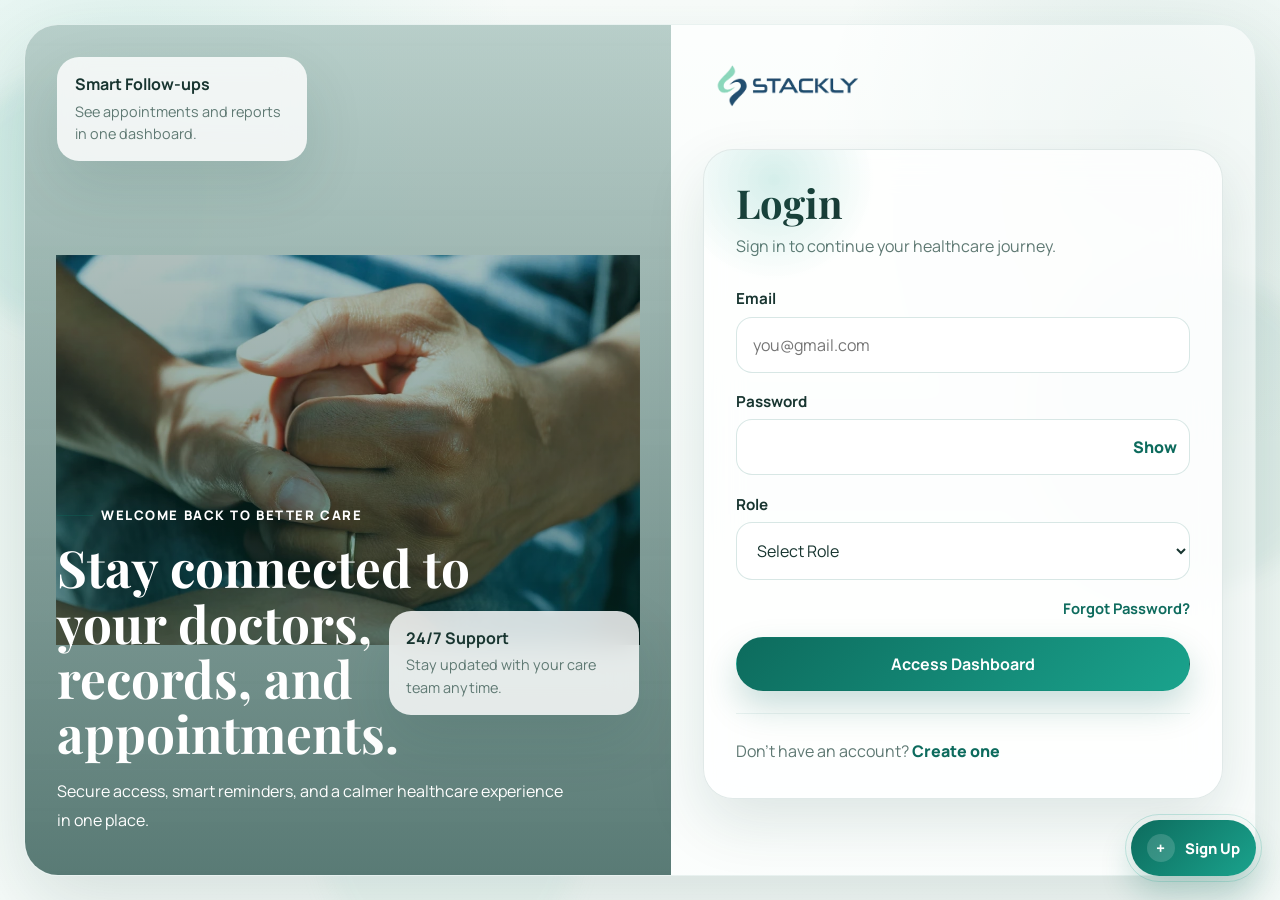
==== commit 2d5b87f3: "404 page" ====
--- a/dashboard.html
+++ b/dashboard.html
@@ -47,10 +47,10 @@
             </header>
 
             <div class="dashboard-actions">
-                <button type="button" class="btn btn-primary">New Appointment</button>
-                <button type="button" class="btn btn-outline">Generate Report</button>
-                <button type="button" class="btn btn-outline">Patient Search</button>
-                <button type="button" class="btn btn-outline">Review Tasks</button>
+                <a href="404.html" class="btn btn-primary">New Appointment</a>
+                <a href="404.html" class="btn btn-outline">Generate Report</a>
+                <a href="404.html" class="btn btn-outline">Patient Search</a>
+                <a href="404.html" class="btn btn-outline">Review Tasks</a>
             </div>
 
             <!-- Dashboard Content -->
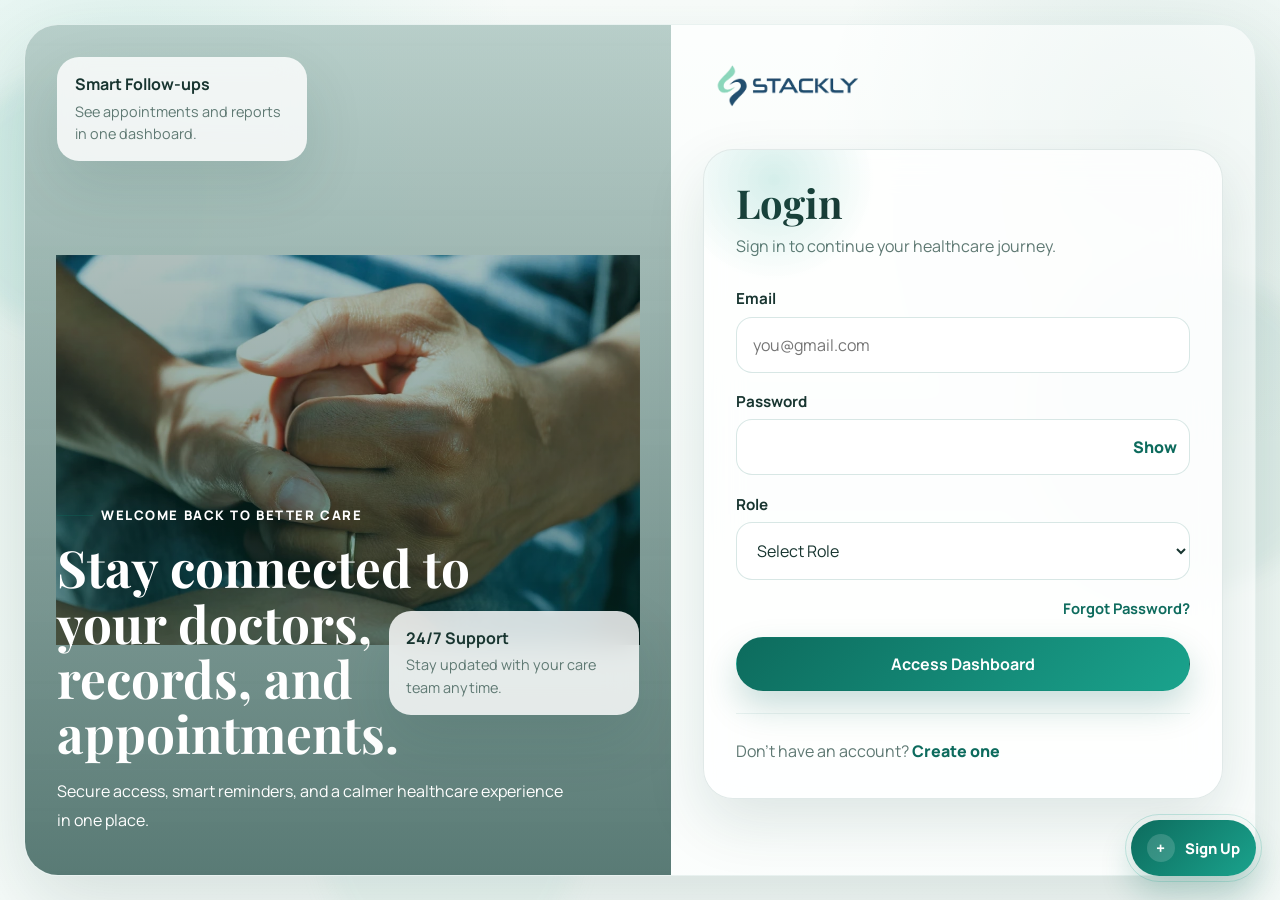
==== commit 628b7f53: "dashboard" ====
--- a/dashboard.html
+++ b/dashboard.html
@@ -14,7 +14,7 @@
         <aside class="sidebar">
             <div class="sidebar-header">
                 <a href="dashboard.html" class="auth-brand sidebar-brand">
-                    <img class="site-logo" src="assets/Logo.png" alt="Stackly logo">
+                    <img class="site-logo" src="assets/Logo.webp" alt="Stackly logo">
                 </a>
                 <button type="button" class="sidebar-close" id="sidebarCloseBtn" aria-label="Close dashboard menu">×</button>
             </div>
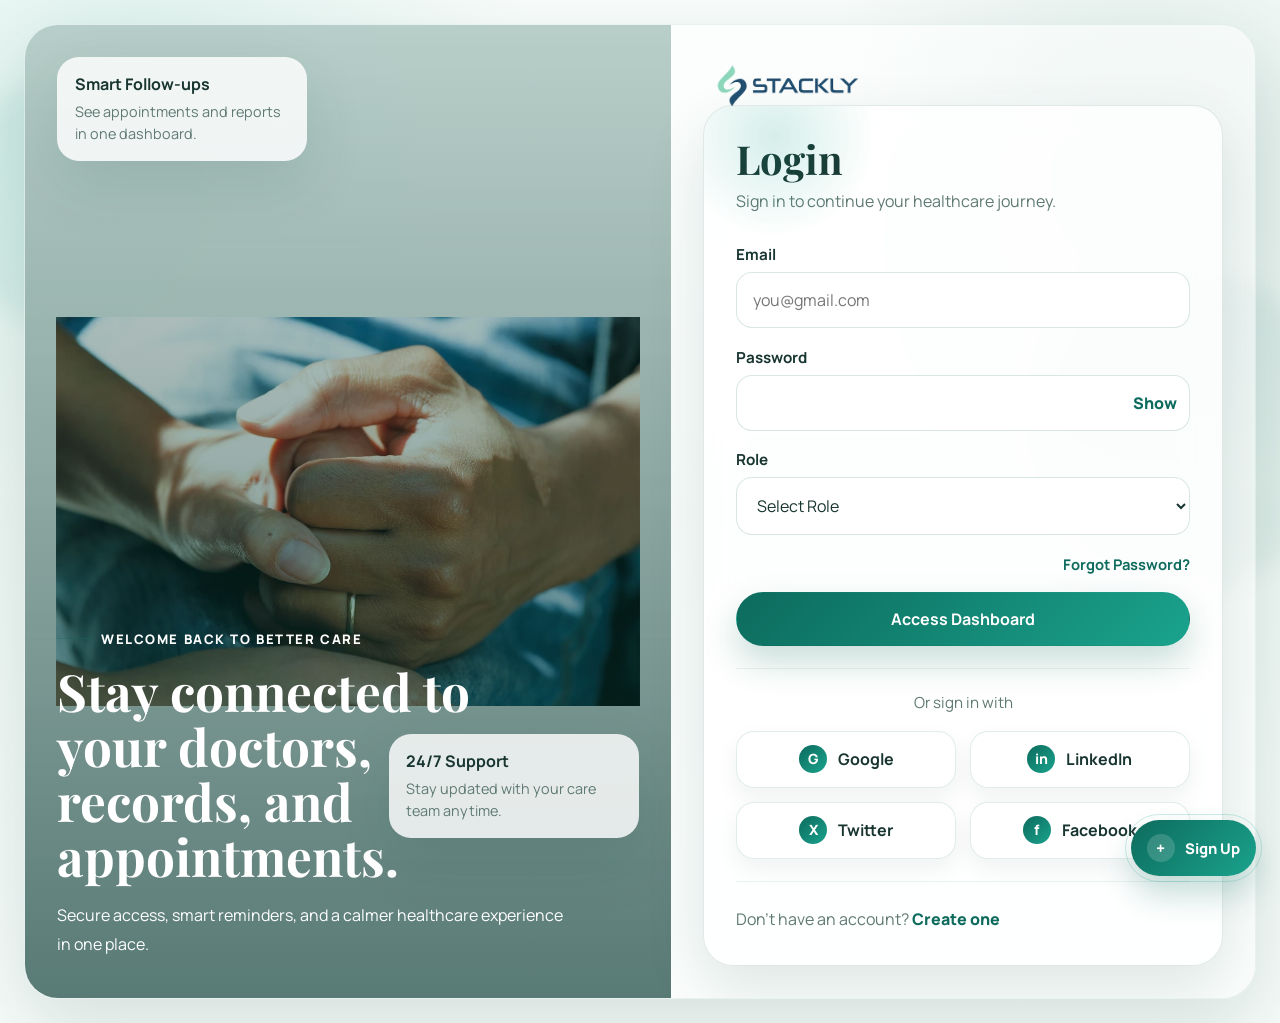
==== commit f4557ac0: "dashboard" ====
--- a/dashboard.html
+++ b/dashboard.html
@@ -10,13 +10,12 @@
 </head>
 <body class="dashboard-page">
     <div class="dashboard-container">
-        <!-- Sidebar -->
         <aside class="sidebar">
             <div class="sidebar-header">
                 <a href="dashboard.html" class="auth-brand sidebar-brand">
                     <img class="site-logo" src="assets/Logo.webp" alt="Stackly logo">
                 </a>
-                <button type="button" class="sidebar-close" id="sidebarCloseBtn" aria-label="Close dashboard menu">×</button>
+                <button type="button" class="sidebar-close" id="sidebarCloseBtn" aria-label="Close dashboard menu">x</button>
             </div>
             <nav class="sidebar-nav">
                 <ul>
@@ -28,9 +27,7 @@
             </nav>
         </aside>
 
-        <!-- Main Content -->
         <main class="main-content">
-            <!-- Header -->
             <header class="dashboard-header">
                 <div class="dashboard-header-main">
                     <button type="button" class="dashboard-menu-toggle" id="dashboardMenuToggle" aria-label="Toggle dashboard menu" aria-expanded="false">
@@ -38,7 +35,10 @@
                         <span></span>
                         <span></span>
                     </button>
-                    <h1 id="welcomeMessage">Welcome, User</h1>
+                    <div>
+                        <p class="dashboard-kicker" id="dashboardKicker">Care command center</p>
+                        <h1 id="welcomeMessage">Welcome, User</h1>
+                    </div>
                 </div>
                 <div class="dashboard-user-panel">
                     <span class="dashboard-user-email" id="dashboardUserEmail">user@example.com</span>
@@ -46,41 +46,63 @@
                 </div>
             </header>
 
-            <div class="dashboard-actions">
-                <a href="404.html" class="btn btn-primary">New Appointment</a>
-                <a href="404.html" class="btn btn-outline">Generate Report</a>
-                <a href="404.html" class="btn btn-outline">Patient Search</a>
-                <a href="404.html" class="btn btn-outline">Review Tasks</a>
+            <div class="dashboard-actions" id="dashboardActions">
+                <a href="404.html" class="btn btn-primary" id="actionBtn1">Open</a>
+                <a href="404.html" class="btn btn-outline" id="actionBtn2">Open</a>
+                <a href="404.html" class="btn btn-outline" id="actionBtn3">Open</a>
+                <a href="404.html" class="btn btn-outline" id="actionBtn4">Open</a>
             </div>
 
-            <!-- Dashboard Content -->
             <div class="dashboard-content">
                 <section id="overviewSection">
                     <div id="doctorDashboard" class="role-dashboard">
+                        <div class="role-hero role-hero-doctor" data-animate="zoom-in">
+                            <div class="role-hero-copy">
+                                <span class="eyebrow">Doctor Workspace</span>
+                                <h2>Run your clinic day with faster decisions and calmer patient flow.</h2>
+                                <p>Track consultations, review pending follow-ups, and keep your team aligned during a busy shift.</p>
+                                <div class="hero-tags">
+                                    <span>Ward handoff ready</span>
+                                    <span>Lab alerts synced</span>
+                                    <span>Focus mode on</span>
+                                </div>
+                            </div>
+                            <div class="hero-orbit">
+                                <div class="orbit-card">
+                                    <strong>92%</strong>
+                                    <span>Schedule utilization</span>
+                                </div>
+                                <div class="orbit-card orbit-card-alt">
+                                    <strong>6</strong>
+                                    <span>Critical follow-ups</span>
+                                </div>
+                            </div>
+                        </div>
+
                         <div class="stats-cards">
                             <div class="stat-card">
-                                <div class="stat-icon">🩺</div>
+                                <div class="stat-icon">MD</div>
                                 <div class="stat-info">
                                     <h3>18</h3>
-                                    <p>Today's Consultations</p>
-                                </div>
-                            </div>
-                            <div class="stat-card">
-                                <div class="stat-icon">👥</div>
+                                    <p>Consultations Today</p>
+                                </div>
+                            </div>
+                            <div class="stat-card">
+                                <div class="stat-icon">PT</div>
                                 <div class="stat-info">
                                     <h3>34</h3>
                                     <p>Active Patients</p>
                                 </div>
                             </div>
                             <div class="stat-card">
-                                <div class="stat-icon">📋</div>
+                                <div class="stat-icon">RX</div>
                                 <div class="stat-info">
                                     <h3>12</h3>
-                                    <p>Prescriptions</p>
-                                </div>
-                            </div>
-                            <div class="stat-card">
-                                <div class="stat-icon">⏱️</div>
+                                    <p>Prescriptions Ready</p>
+                                </div>
+                            </div>
+                            <div class="stat-card">
+                                <div class="stat-icon">FU</div>
                                 <div class="stat-info">
                                     <h3>4</h3>
                                     <p>Follow-ups Due</p>
@@ -90,37 +112,99 @@
 
                         <div class="charts-section">
                             <div class="chart-card">
-                                <h3>Today's Schedule</h3>
+                                <h3>Clinic Rhythm</h3>
+                                <p class="card-intro">Morning slots are full, while late afternoon still has room for quick reviews.</p>
                                 <div class="chart-placeholder">
-                                    <div class="chart-bar" style="height: 75%;"></div>
-                                    <div class="chart-bar" style="height: 90%;"></div>
-                                    <div class="chart-bar" style="height: 65%;"></div>
-                                    <div class="chart-bar" style="height: 80%;"></div>
+                                    <div class="chart-bar" style="height: 72%;"></div>
+                                    <div class="chart-bar" style="height: 92%;"></div>
+                                    <div class="chart-bar" style="height: 68%;"></div>
+                                    <div class="chart-bar" style="height: 81%;"></div>
                                 </div>
                             </div>
                             <div class="chart-card">
-                                <h3>Patient Outcome Trends</h3>
+                                <h3>Recovery Trend</h3>
+                                <p class="card-intro">Post-treatment recovery scores have stayed above target for the last three days.</p>
                                 <div class="chart-placeholder">
                                     <div class="chart-line"></div>
                                 </div>
                             </div>
                         </div>
 
+                        <div class="dashboard-grid">
+                            <div class="dashboard-panel">
+                                <h3>On Duty Team</h3>
+                                <div class="dashboard-list">
+                                    <div class="dashboard-list-item">
+                                        <span>Dr. Emily Smith</span>
+                                        <strong>Available</strong>
+                                    </div>
+                                    <div class="dashboard-list-item">
+                                        <span>Dr. Michael Johnson</span>
+                                        <strong>In Surgery</strong>
+                                    </div>
+                                    <div class="dashboard-list-item">
+                                        <span>Nurse Sarah Williams</span>
+                                        <strong>Ward A</strong>
+                                    </div>
+                                </div>
+                            </div>
+
+                            <div class="dashboard-panel priority-panel">
+                                <h3>Priority Queue</h3>
+                                <div class="priority-stack">
+                                    <div class="priority-item">
+                                        <span>Room 12 lab review</span>
+                                        <strong>High</strong>
+                                    </div>
+                                    <div class="priority-item">
+                                        <span>Discharge approval for Mr. Cole</span>
+                                        <strong>Medium</strong>
+                                    </div>
+                                    <div class="priority-item">
+                                        <span>Cardiology callback</span>
+                                        <strong>Today</strong>
+                                    </div>
+                                </div>
+                            </div>
+                        </div>
+
                         <div class="dashboard-panel">
-                            <h3>On Duty Team</h3>
-                            <div class="dashboard-list">
-                                <div class="dashboard-list-item">
-                                    <span>Dr. Emily Smith</span>
-                                    <strong>Online</strong>
-                                </div>
-                                <div class="dashboard-list-item">
-                                    <span>Dr. Michael Johnson</span>
-                                    <strong>In Surgery</strong>
-                                </div>
-                                <div class="dashboard-list-item">
-                                    <span>Dr. Sarah Williams</span>
-                                    <strong>Available</strong>
-                                </div>
+                            <h3>Specialist Team</h3>
+                            <p class="card-intro">Keep your care team visible during the shift with a quick view of the specialists leading today’s patient rounds.</p>
+                            <div class="doctor-showcase">
+                                <article class="doctor-card featured">
+                                    <div class="doctor-photo-wrap">
+                                        <img class="doctor-photo" src="assets/Emilly smith.webp" alt="Portrait of Dr. Emily Smith">
+                                    </div>
+                                    <div class="doctor-info">
+                                        <h3>Dr. Emily Smith</h3>
+                                        <strong class="doctor-role">Cardiology Lead</strong>
+                                        <p>Cardiology lead coordinating complex follow-up reviews and ward consults.</p>
+                                        <span>On rounds now</span>
+                                    </div>
+                                </article>
+                                <article class="doctor-card">
+                                    <div class="doctor-photo-wrap">
+                                        <img class="doctor-photo" src="assets/Michael johnson.webp" alt="Portrait of Dr. Michael Johnson">
+                                    </div>
+                                    <div class="doctor-info">
+                                        <h3>Dr. Michael Johnson</h3>
+                                        <strong class="doctor-role">General Surgery</strong>
+                                        <p>General surgery specialist covering post-op recovery planning and case handoff.</p>
+                                        <span>Next surgery at 2:30 PM</span>
+                                    </div>
+                                </article>
+                                <article class="doctor-card">
+                                    <div class="doctor-photo-wrap">
+                                        <img class="doctor-photo" src="assets/Sarah williams.webp" alt="Portrait of Dr. Sarah Williams">
+                                    </div>
+                                    <div class="doctor-info">
+                                        <h3>Dr. Sarah Williams</h3>
+                                        <strong class="doctor-role">Internal Medicine</strong>
+                                        <p>Internal medicine consultant monitoring long-term treatment plans and discharge readiness.</p>
+                                        <span>Available for consults</span>
+                                    </div>
+                                </article>
                             </div>
                         </div>
 
@@ -128,23 +212,23 @@
                             <h3>Doctor Activity</h3>
                             <div class="activity-list">
                                 <div class="activity-item">
-                                    <div class="activity-icon">📅</div>
-                                    <div class="activity-content">
-                                        <p>Review patient lab results</p>
+                                    <div class="activity-icon">LAB</div>
+                                    <div class="activity-content">
+                                        <p>Reviewed blood panel for Patient #212 and flagged one follow-up.</p>
                                         <span>1 hour ago</span>
                                     </div>
                                 </div>
                                 <div class="activity-item">
-                                    <div class="activity-icon">📝</div>
-                                    <div class="activity-content">
-                                        <p>Updated treatment plan for Patient #212</p>
+                                    <div class="activity-icon">PLAN</div>
+                                    <div class="activity-content">
+                                        <p>Updated the recovery plan for a post-op patient in Ward B.</p>
                                         <span>3 hours ago</span>
                                     </div>
                                 </div>
                                 <div class="activity-item">
-                                    <div class="activity-icon">💊</div>
-                                    <div class="activity-content">
-                                        <p>Prepared prescription for follow-up</p>
+                                    <div class="activity-icon">RX</div>
+                                    <div class="activity-content">
+                                        <p>Approved three repeat prescriptions before the pharmacy cutoff.</p>
                                         <span>5 hours ago</span>
                                     </div>
                                 </div>
@@ -153,69 +237,114 @@
                     </div>
 
                     <div id="patientDashboard" class="role-dashboard hidden">
+                        <div class="role-hero role-hero-patient" data-animate="zoom-in">
+                            <div class="role-hero-copy">
+                                <span class="eyebrow">Patient Dashboard</span>
+                                <h2>Your care journey is easier to follow when every update feels clear and friendly.</h2>
+                                <p>See your next visit, track wellness goals, and stay on top of medication and reports without stress.</p>
+                                <div class="hero-tags">
+                                    <span>Medication reminders</span>
+                                    <span>Doctor notes available</span>
+                                    <span>Insurance updated</span>
+                                </div>
+                            </div>
+                            <div class="hero-orbit">
+                                <div class="orbit-card">
+                                    <strong>85%</strong>
+                                    <span>Wellness score</span>
+                                </div>
+                                <div class="orbit-card orbit-card-alt">
+                                    <strong>2</strong>
+                                    <span>Upcoming visits</span>
+                                </div>
+                            </div>
+                        </div>
+
                         <div class="stats-cards">
                             <div class="stat-card">
-                                <div class="stat-icon">📆</div>
+                                <div class="stat-icon">AP</div>
                                 <div class="stat-info">
                                     <h3>2</h3>
                                     <p>Upcoming Appointments</p>
                                 </div>
                             </div>
                             <div class="stat-card">
-                                <div class="stat-icon">🩺</div>
+                                <div class="stat-icon">RX</div>
                                 <div class="stat-info">
                                     <h3>3</h3>
-                                    <p>Prescriptions Active</p>
-                                </div>
-                            </div>
-                            <div class="stat-card">
-                                <div class="stat-icon">📊</div>
+                                    <p>Active Prescriptions</p>
+                                </div>
+                            </div>
+                            <div class="stat-card">
+                                <div class="stat-icon">WL</div>
                                 <div class="stat-info">
                                     <h3>85%</h3>
                                     <p>Wellness Score</p>
                                 </div>
                             </div>
                             <div class="stat-card">
-                                <div class="stat-icon">❤️</div>
+                                <div class="stat-icon">HR</div>
                                 <div class="stat-info">
                                     <h3>72 bpm</h3>
-                                    <p>Last Pulse Reading</p>
+                                    <p>Latest Pulse</p>
                                 </div>
                             </div>
                         </div>
 
                         <div class="charts-section">
                             <div class="chart-card">
-                                <h3>Health Progress</h3>
+                                <h3>Weekly Progress</h3>
+                                <p class="card-intro">Hydration, movement, and sleep goals are trending in the right direction this week.</p>
                                 <div class="chart-placeholder">
-                                    <div class="chart-bar" style="height: 60%;"></div>
-                                    <div class="chart-bar" style="height: 80%;"></div>
-                                    <div class="chart-bar" style="height: 70%;"></div>
-                                    <div class="chart-bar" style="height: 85%;"></div>
+                                    <div class="chart-bar" style="height: 58%;"></div>
+                                    <div class="chart-bar" style="height: 82%;"></div>
+                                    <div class="chart-bar" style="height: 71%;"></div>
+                                    <div class="chart-bar" style="height: 88%;"></div>
                                 </div>
                             </div>
                             <div class="chart-card">
-                                <h3>Medication Adherence</h3>
+                                <h3>Medication Consistency</h3>
+                                <p class="card-intro">Your reminder completion rate is holding steady with only one missed dose this week.</p>
                                 <div class="chart-placeholder">
                                     <div class="chart-line"></div>
                                 </div>
                             </div>
                         </div>
 
-                        <div class="dashboard-panel">
-                            <h3>Care Plan Summary</h3>
-                            <div class="dashboard-list">
-                                <div class="dashboard-list-item">
-                                    <span>Medication refill requested</span>
-                                    <strong>Today</strong>
-                                </div>
-                                <div class="dashboard-list-item">
-                                    <span>Follow-up appointment</span>
-                                    <strong>Tomorrow</strong>
-                                </div>
-                                <div class="dashboard-list-item">
-                                    <span>Lab report review</span>
-                                    <strong>Within 24 hrs</strong>
+                        <div class="dashboard-grid">
+                            <div class="dashboard-panel">
+                                <h3>Care Plan Summary</h3>
+                                <div class="dashboard-list">
+                                    <div class="dashboard-list-item">
+                                        <span>Prescription refill request</span>
+                                        <strong>Today</strong>
+                                    </div>
+                                    <div class="dashboard-list-item">
+                                        <span>Follow-up with Dr. Reed</span>
+                                        <strong>Tomorrow</strong>
+                                    </div>
+                                    <div class="dashboard-list-item">
+                                        <span>Lab report review</span>
+                                        <strong>Within 24 hrs</strong>
+                                    </div>
+                                </div>
+                            </div>
+
+                            <div class="dashboard-panel priority-panel">
+                                <h3>Healthy Habits</h3>
+                                <div class="priority-stack">
+                                    <div class="priority-item">
+                                        <span>Walk for 30 minutes</span>
+                                        <strong>Goal</strong>
+                                    </div>
+                                    <div class="priority-item">
+                                        <span>Drink 2 liters of water</span>
+                                        <strong>On track</strong>
+                                    </div>
+                                    <div class="priority-item">
+                                        <span>Sleep before 11 PM</span>
+                                        <strong>Tonight</strong>
+                                    </div>
                                 </div>
                             </div>
                         </div>
@@ -224,23 +353,23 @@
                             <h3>Patient Notes</h3>
                             <div class="activity-list">
                                 <div class="activity-item">
-                                    <div class="activity-icon">🩺</div>
-                                    <div class="activity-content">
-                                        <p>Next appointment with Dr. Reed</p>
+                                    <div class="activity-icon">VISIT</div>
+                                    <div class="activity-content">
+                                        <p>Your follow-up with Dr. Reed is prepared with notes and questions ready.</p>
                                         <span>Tomorrow, 10:00 AM</span>
                                     </div>
                                 </div>
                                 <div class="activity-item">
-                                    <div class="activity-icon">💊</div>
-                                    <div class="activity-content">
-                                        <p>Prescription refill ready</p>
+                                    <div class="activity-icon">RX</div>
+                                    <div class="activity-content">
+                                        <p>Your prescription refill has been approved and sent to the pharmacy.</p>
                                         <span>Today</span>
                                     </div>
                                 </div>
                                 <div class="activity-item">
-                                    <div class="activity-icon">📋</div>
-                                    <div class="activity-content">
-                                        <p>Lab report available for review</p>
+                                    <div class="activity-icon">LAB</div>
+                                    <div class="activity-content">
+                                        <p>A new report is available with a short doctor summary in plain language.</p>
                                         <span>3 hours ago</span>
                                     </div>
                                 </div>
@@ -249,30 +378,53 @@
                     </div>
 
                     <div id="adminDashboard" class="role-dashboard hidden">
+                        <div class="role-hero role-hero-admin" data-animate="zoom-in">
+                            <div class="role-hero-copy">
+                                <span class="eyebrow">Admin Control</span>
+                                <h2>Keep the platform secure, responsive, and fully staffed across every care workflow.</h2>
+                                <p>Watch onboarding, uptime, support requests, and security alerts from one high-visibility command center.</p>
+                                <div class="hero-tags">
+                                    <span>Approvals pending</span>
+                                    <span>Uptime stable</span>
+                                    <span>Audit trail live</span>
+                                </div>
+                            </div>
+                            <div class="hero-orbit">
+                                <div class="orbit-card">
+                                    <strong>99.99%</strong>
+                                    <span>Platform uptime</span>
+                                </div>
+                                <div class="orbit-card orbit-card-alt">
+                                    <strong>14</strong>
+                                    <span>Pending requests</span>
+                                </div>
+                            </div>
+                        </div>
+
                         <div class="stats-cards">
                             <div class="stat-card">
-                                <div class="stat-icon">👥</div>
+                                <div class="stat-icon">USR</div>
                                 <div class="stat-info">
                                     <h3>420</h3>
                                     <p>Total Users</p>
                                 </div>
                             </div>
                             <div class="stat-card">
-                                <div class="stat-icon">🩺</div>
+                                <div class="stat-icon">DOC</div>
                                 <div class="stat-info">
                                     <h3>78</h3>
                                     <p>Active Doctors</p>
                                 </div>
                             </div>
                             <div class="stat-card">
-                                <div class="stat-icon">⏳</div>
+                                <div class="stat-icon">REQ</div>
                                 <div class="stat-info">
                                     <h3>14</h3>
                                     <p>Pending Requests</p>
                                 </div>
                             </div>
                             <div class="stat-card">
-                                <div class="stat-icon">🔔</div>
+                                <div class="stat-icon">ALR</div>
                                 <div class="stat-info">
                                     <h3>7</h3>
                                     <p>System Alerts</p>
@@ -283,35 +435,57 @@
                         <div class="charts-section">
                             <div class="chart-card">
                                 <h3>Platform Usage</h3>
+                                <p class="card-intro">Traffic remains high after lunch, with admin approvals peaking just before evening.</p>
                                 <div class="chart-placeholder">
-                                    <div class="chart-bar" style="height: 90%;"></div>
-                                    <div class="chart-bar" style="height: 75%;"></div>
-                                    <div class="chart-bar" style="height: 85%;"></div>
-                                    <div class="chart-bar" style="height: 95%;"></div>
+                                    <div class="chart-bar" style="height: 91%;"></div>
+                                    <div class="chart-bar" style="height: 76%;"></div>
+                                    <div class="chart-bar" style="height: 84%;"></div>
+                                    <div class="chart-bar" style="height: 96%;"></div>
                                 </div>
                             </div>
                             <div class="chart-card">
                                 <h3>Account Growth</h3>
+                                <p class="card-intro">New registrations continue to rise while verification clearance times are improving.</p>
                                 <div class="chart-placeholder">
                                     <div class="chart-line"></div>
                                 </div>
                             </div>
                         </div>
 
-                        <div class="dashboard-panel">
-                            <h3>Operations Summary</h3>
-                            <div class="dashboard-list">
-                                <div class="dashboard-list-item">
-                                    <span>Pending approvals</span>
-                                    <strong>14</strong>
-                                </div>
-                                <div class="dashboard-list-item">
-                                    <span>Security alerts</span>
-                                    <strong>7</strong>
-                                </div>
-                                <div class="dashboard-list-item">
-                                    <span>Service uptime</span>
-                                    <strong>99.99%</strong>
+                        <div class="dashboard-grid">
+                            <div class="dashboard-panel">
+                                <h3>Operations Summary</h3>
+                                <div class="dashboard-list">
+                                    <div class="dashboard-list-item">
+                                        <span>Pending approvals</span>
+                                        <strong>14</strong>
+                                    </div>
+                                    <div class="dashboard-list-item">
+                                        <span>Security alerts</span>
+                                        <strong>7</strong>
+                                    </div>
+                                    <div class="dashboard-list-item">
+                                        <span>Service uptime</span>
+                                        <strong>99.99%</strong>
+                                    </div>
+                                </div>
+                            </div>
+
+                            <div class="dashboard-panel priority-panel">
+                                <h3>Control Tower</h3>
+                                <div class="priority-stack">
+                                    <div class="priority-item">
+                                        <span>Approve 5 doctor profiles</span>
+                                        <strong>Queue</strong>
+                                    </div>
+                                    <div class="priority-item">
+                                        <span>Review API latency spike</span>
+                                        <strong>Watch</strong>
+                                    </div>
+                                    <div class="priority-item">
+                                        <span>Rotate weekly audit export</span>
+                                        <strong>Today</strong>
+                                    </div>
                                 </div>
                             </div>
                         </div>
@@ -320,23 +494,23 @@
                             <h3>Admin Activity</h3>
                             <div class="activity-list">
                                 <div class="activity-item">
-                                    <div class="activity-icon">✅</div>
-                                    <div class="activity-content">
-                                        <p>Approved new doctor accounts</p>
+                                    <div class="activity-icon">OK</div>
+                                    <div class="activity-content">
+                                        <p>Approved new doctor accounts and pushed them to live access.</p>
                                         <span>30 minutes ago</span>
                                     </div>
                                 </div>
                                 <div class="activity-item">
-                                    <div class="activity-icon">🔧</div>
-                                    <div class="activity-content">
-                                        <p>System access permissions reviewed</p>
+                                    <div class="activity-icon">AUTH</div>
+                                    <div class="activity-content">
+                                        <p>Reviewed role permissions for staff who changed departments.</p>
                                         <span>2 hours ago</span>
                                     </div>
                                 </div>
                                 <div class="activity-item">
-                                    <div class="activity-icon">🛡️</div>
-                                    <div class="activity-content">
-                                        <p>Security audit completed</p>
+                                    <div class="activity-icon">SAFE</div>
+                                    <div class="activity-content">
+                                        <p>Completed the daily security audit with no critical issues detected.</p>
                                         <span>5 hours ago</span>
                                     </div>
                                 </div>
@@ -347,127 +521,25 @@
 
                 <section id="appointmentsSection" class="hidden">
                     <div class="section-header">
-                        <h2>Appointments</h2>
-                        <p>View upcoming patient visits, meeting schedules, and appointment details.</p>
-                    </div>
-                    <div class="stats-cards">
-                        <div class="stat-card">
-                            <div class="stat-icon">📅</div>
-                            <div class="stat-info">
-                                <h3>8</h3>
-                                <p>Upcoming Slots</p>
-                            </div>
-                        </div>
-                        <div class="stat-card">
-                            <div class="stat-icon">⏰</div>
-                            <div class="stat-info">
-                                <h3>3</h3>
-                                <p>Today</p>
-                            </div>
-                        </div>
-                        <div class="stat-card">
-                            <div class="stat-icon">✅</div>
-                            <div class="stat-info">
-                                <h3>5</h3>
-                                <p>Confirmed</p>
-                            </div>
-                        </div>
-                        <div class="stat-card">
-                            <div class="stat-icon">⚠️</div>
-                            <div class="stat-info">
-                                <h3>1</h3>
-                                <p>Pending</p>
-                            </div>
-                        </div>
-                    </div>
+                        <h2 id="appointmentsTitle">Appointments</h2>
+                        <p id="appointmentsDescription">View upcoming schedules and coordination details.</p>
+                    </div>
+                    <div class="stats-cards" id="appointmentsStats"></div>
                     <div class="activity-section">
-                        <h3>Appointment Details</h3>
-                        <div class="activity-list">
-                            <div class="activity-item">
-                                <div class="activity-icon">👤</div>
-                                <div class="activity-content">
-                                    <p>Patient: Sarah Lee — Follow-up</p>
-                                    <span>Today, 11:30 AM</span>
-                                </div>
-                            </div>
-                            <div class="activity-item">
-                                <div class="activity-icon">👤</div>
-                                <div class="activity-content">
-                                    <p>Patient: Mark Diaz — New consultation</p>
-                                    <span>Tomorrow, 09:00 AM</span>
-                                </div>
-                            </div>
-                            <div class="activity-item">
-                                <div class="activity-icon">👤</div>
-                                <div class="activity-content">
-                                    <p>Patient: Emma Patel — Lab review</p>
-                                    <span>Tomorrow, 02:00 PM</span>
-                                </div>
-                            </div>
-                        </div>
+                        <h3 id="appointmentsListTitle">Appointment Details</h3>
+                        <div class="activity-list" id="appointmentsList"></div>
                     </div>
                 </section>
 
                 <section id="reportsSection" class="hidden">
                     <div class="section-header">
-                        <h2>Reports</h2>
-                        <p>Access recent reports, analytics summaries, and health records.</p>
-                    </div>
-                    <div class="stats-cards">
-                        <div class="stat-card">
-                            <div class="stat-icon">📊</div>
-                            <div class="stat-info">
-                                <h3>14</h3>
-                                <p>Recent Reports</p>
-                            </div>
-                        </div>
-                        <div class="stat-card">
-                            <div class="stat-icon">🧾</div>
-                            <div class="stat-info">
-                                <h3>5</h3>
-                                <p>New Summaries</p>
-                            </div>
-                        </div>
-                        <div class="stat-card">
-                            <div class="stat-icon">🔍</div>
-                            <div class="stat-info">
-                                <h3>9</h3>
-                                <p>Reviewed</p>
-                            </div>
-                        </div>
-                        <div class="stat-card">
-                            <div class="stat-icon">📁</div>
-                            <div class="stat-info">
-                                <h3>20</h3>
-                                <p>Archived</p>
-                            </div>
-                        </div>
-                    </div>
+                        <h2 id="reportsTitle">Reports</h2>
+                        <p id="reportsDescription">Access recent reports, analytics summaries, and health records.</p>
+                    </div>
+                    <div class="stats-cards" id="reportsStats"></div>
                     <div class="activity-section">
-                        <h3>Latest Reports</h3>
-                        <div class="activity-list">
-                            <div class="activity-item">
-                                <div class="activity-icon">🧪</div>
-                                <div class="activity-content">
-                                    <p>Blood test results for Patient #543</p>
-                                    <span>Completed 1 hour ago</span>
-                                </div>
-                            </div>
-                            <div class="activity-item">
-                                <div class="activity-icon">📋</div>
-                                <div class="activity-content">
-                                    <p>Weekly health summary</p>
-                                    <span>Completed yesterday</span>
-                                </div>
-                            </div>
-                            <div class="activity-item">
-                                <div class="activity-icon">🖥️</div>
-                                <div class="activity-content">
-                                    <p>System performance report</p>
-                                    <span>Completed 2 days ago</span>
-                                </div>
-                            </div>
-                        </div>
+                        <h3 id="reportsListTitle">Latest Reports</h3>
+                        <div class="activity-list" id="reportsList"></div>
                     </div>
                 </section>
             </div>
@@ -475,7 +547,7 @@
     </div>
 
     <a href="#overviewSection" class="fab-button fab-button-dashboard" aria-label="Back to top of dashboard">
-        <span class="fab-icon">↑</span>
+        <span class="fab-icon">^</span>
         <span class="fab-label">Top</span>
     </a>
 
--- a/style.css
+++ b/style.css
@@ -538,15 +538,42 @@
 }
 
 .doctor-card {
+    position: relative;
+    display: flex;
+    flex-direction: column;
+    align-items: center;
     border-radius: 30px;
     overflow: hidden;
+    padding: 1.6rem 1.4rem 1.5rem;
+    background:
+        radial-gradient(circle at top, rgba(24, 166, 146, 0.12), transparent 58%),
+        rgba(255, 255, 255, 0.96);
+    border: 1px solid color-mix(in srgb, var(--role-accent) 12%, white);
+    box-shadow: 0 14px 34px rgba(18, 66, 57, 0.10);
     transition: transform 0.35s ease, box-shadow 0.35s ease;
 }
 
-.doctor-card img {
+.doctor-photo-wrap {
+    width: 190px;
+    height: 190px;
+    flex: 0 0 190px;
+    padding: 8px;
+    border-radius: 50%;
+    background:
+        linear-gradient(145deg, rgba(255, 255, 255, 0.95), rgba(216, 244, 239, 0.88));
+    box-shadow:
+        0 16px 30px rgba(13, 70, 60, 0.12),
+        inset 0 1px 0 rgba(255, 255, 255, 0.72);
+}
+
+.doctor-photo {
+    display: block;
     width: 100%;
-    height: 360px;
+    height: 100%;
+    border-radius: 50%;
     object-fit: cover;
+    object-position: center 20%;
+    border: 3px solid rgba(255, 255, 255, 0.92);
 }
 
 .doctor-card.featured {
@@ -554,13 +581,30 @@
     border: 1px solid rgba(26, 163, 141, 0.24);
 }
 
+.doctor-card:hover {
+    transform: translateY(-6px);
+    box-shadow: 0 20px 42px rgba(18, 66, 57, 0.14);
+}
+
 .doctor-info {
-    padding: 1.5rem;
+    width: 100%;
+    padding: 1.4rem 0 0;
+    text-align: center;
 }
 
 .doctor-info h3 {
     font-size: 1.5rem;
     margin-bottom: 0.3rem;
+}
+
+.doctor-role {
+    display: inline-block;
+    margin-bottom: 0.7rem;
+    color: var(--role-accent);
+    font-size: 0.88rem;
+    font-weight: 800;
+    letter-spacing: 0.08em;
+    text-transform: uppercase;
 }
 
 .doctor-info p {
@@ -1103,9 +1147,35 @@
 }
 
 .dashboard-page {
+    --role-accent: var(--accent);
+    --role-accent-2: var(--accent-2);
+    --role-glow: rgba(26, 163, 141, 0.20);
+    --role-surface: rgba(255, 255, 255, 0.82);
     background:
-        radial-gradient(circle at 10% 12%, rgba(26, 163, 141, 0.14), transparent 25%),
+        radial-gradient(circle at 10% 12%, var(--role-glow), transparent 25%),
+        radial-gradient(circle at 88% 18%, rgba(255, 183, 77, 0.16), transparent 24%),
         linear-gradient(180deg, #f4fbf8 0%, #edf7f3 100%);
+}
+
+.dashboard-page.theme-doctor {
+    --role-accent: #0d6b5d;
+    --role-accent-2: #20b29a;
+    --role-glow: rgba(32, 178, 154, 0.22);
+    --role-surface: rgba(255, 255, 255, 0.86);
+}
+
+.dashboard-page.theme-patient {
+    --role-accent: #db6f2a;
+    --role-accent-2: #f4a742;
+    --role-glow: rgba(244, 167, 66, 0.24);
+    --role-surface: rgba(255, 249, 241, 0.88);
+}
+
+.dashboard-page.theme-admin {
+    --role-accent: #2457c5;
+    --role-accent-2: #6d8cff;
+    --role-glow: rgba(109, 140, 255, 0.24);
+    --role-surface: rgba(245, 248, 255, 0.88);
 }
 
 .dashboard-container {
@@ -1118,7 +1188,7 @@
     position: fixed;
     inset: 0 auto 0 0;
     padding: 1rem 0;
-    background: rgba(255, 255, 255, 0.88);
+    background: var(--role-surface);
     backdrop-filter: blur(18px);
     border-right: 1px solid rgba(13, 107, 93, 0.08);
     z-index: 90;
@@ -1155,7 +1225,7 @@
     border: 1px solid rgba(13, 107, 93, 0.12);
     border-radius: 14px;
     background: rgba(255, 255, 255, 0.92);
-    color: var(--accent);
+    color: var(--role-accent);
     font-size: 1.6rem;
     line-height: 1;
     display: inline-flex;
@@ -1182,8 +1252,8 @@
 
 .sidebar-nav li.active a,
 .sidebar-nav a:hover {
-    background: rgba(13, 107, 93, 0.08);
-    color: var(--accent);
+    background: color-mix(in srgb, var(--role-accent) 10%, white);
+    color: var(--role-accent);
 }
 
 .main-content {
@@ -1208,7 +1278,7 @@
     z-index: 40;
     padding: 0.95rem 1rem;
     border-radius: 22px;
-    background: rgba(255, 255, 255, 0.82);
+    background: var(--role-surface);
     backdrop-filter: blur(16px);
     border: 1px solid rgba(13, 107, 93, 0.08);
     box-shadow: var(--shadow-soft);
@@ -1238,8 +1308,22 @@
 .dashboard-menu-toggle span {
     width: 20px;
     height: 2px;
-    background: var(--accent);
+    background: var(--role-accent);
     transition: transform 0.3s ease, opacity 0.3s ease;
+}
+
+.dashboard-kicker {
+    margin-bottom: 0.2rem;
+    font-size: 0.78rem;
+    letter-spacing: 0.16em;
+    text-transform: uppercase;
+    font-weight: 800;
+    color: var(--role-accent);
+}
+
+#welcomeMessage {
+    font-size: inherit;
+    color: inherit;
 }
 
 .dashboard-menu-toggle.active span:nth-child(1) {
@@ -1263,12 +1347,26 @@
 .dashboard-user-email {
     color: var(--muted);
     font-weight: 700;
+    padding: 0.5rem 0.9rem;
+    border-radius: 999px;
+    background: color-mix(in srgb, var(--role-accent) 8%, white);
 }
 
 .dashboard-actions {
     display: flex;
     flex-wrap: wrap;
     gap: 1rem;
+}
+
+.dashboard-page .btn-primary {
+    background: linear-gradient(135deg, var(--role-accent) 0%, var(--role-accent-2) 100%);
+    box-shadow: 0 16px 34px color-mix(in srgb, var(--role-accent) 24%, transparent);
+}
+
+.dashboard-page .btn-outline {
+    color: var(--role-accent);
+    border-color: color-mix(in srgb, var(--role-accent) 18%, white);
+    background: color-mix(in srgb, var(--role-accent) 6%, white);
 }
 
 .dashboard-actions .btn {
@@ -1286,6 +1384,126 @@
     gap: 1.25rem;
 }
 
+.role-dashboard {
+    display: grid;
+    gap: 1.5rem;
+}
+
+.role-hero {
+    position: relative;
+    display: grid;
+    grid-template-columns: 1.35fr 0.85fr;
+    gap: 1.2rem;
+    overflow: hidden;
+    border-radius: 32px;
+    padding: 1.7rem;
+    color: #fff;
+    box-shadow: 0 22px 48px rgba(18, 66, 57, 0.18);
+    isolation: isolate;
+}
+
+.role-hero::before,
+.role-hero::after {
+    content: "";
+    position: absolute;
+    border-radius: 999px;
+    filter: blur(4px);
+    animation: glowDrift 8s ease-in-out infinite alternate;
+    z-index: -1;
+}
+
+.role-hero::before {
+    width: 220px;
+    height: 220px;
+    top: -60px;
+    right: -20px;
+    background: rgba(255, 255, 255, 0.14);
+}
+
+.role-hero::after {
+    width: 180px;
+    height: 180px;
+    bottom: -40px;
+    left: 20%;
+    background: rgba(255, 255, 255, 0.10);
+    animation-delay: 1s;
+}
+
+.role-hero-doctor {
+    background: linear-gradient(135deg, #0d6b5d 0%, #1ca892 55%, #55cfb0 100%);
+}
+
+.role-hero-patient {
+    background: linear-gradient(135deg, #db6f2a 0%, #f39d3c 55%, #ffd16b 100%);
+}
+
+.role-hero-admin {
+    background: linear-gradient(135deg, #2457c5 0%, #4a74ff 55%, #8aa3ff 100%);
+}
+
+.role-hero-copy h2 {
+    font-size: clamp(1.8rem, 3vw, 2.8rem);
+    line-height: 1.12;
+    margin-bottom: 0.8rem;
+}
+
+.role-hero-copy p,
+.role-hero .eyebrow {
+    color: rgba(255, 255, 255, 0.88);
+}
+
+.role-hero .eyebrow::before {
+    background: rgba(255, 255, 255, 0.5);
+}
+
+.hero-tags {
+    display: flex;
+    flex-wrap: wrap;
+    gap: 0.75rem;
+    margin-top: 1.25rem;
+}
+
+.hero-tags span,
+.orbit-card {
+    border: 1px solid rgba(255, 255, 255, 0.24);
+    background: rgba(255, 255, 255, 0.14);
+    backdrop-filter: blur(12px);
+}
+
+.hero-tags span {
+    padding: 0.62rem 0.9rem;
+    border-radius: 999px;
+    font-size: 0.9rem;
+    font-weight: 700;
+}
+
+.hero-orbit {
+    display: grid;
+    align-content: center;
+    gap: 1rem;
+}
+
+.orbit-card {
+    border-radius: 24px;
+    padding: 1.1rem;
+    animation: softFloat 5s ease-in-out infinite;
+}
+
+.orbit-card-alt {
+    animation-delay: 0.7s;
+}
+
+.orbit-card strong {
+    display: block;
+    font-size: clamp(1.8rem, 4vw, 2.6rem);
+    margin-bottom: 0.3rem;
+}
+
+.orbit-card span {
+    color: rgba(255, 255, 255, 0.9);
+    font-weight: 600;
+}
+
 .stats-cards {
     grid-template-columns: 1fr;
     margin-bottom: 2rem;
@@ -1297,8 +1515,23 @@
     display: flex;
     align-items: center;
     gap: 1rem;
+    position: relative;
+    overflow: hidden;
     animation: fadeStagger 0.65s ease both;
     transition: transform 0.3s ease, box-shadow 0.3s ease;
+    background: rgba(255, 255, 255, 0.88);
+    box-shadow: 0 14px 34px rgba(18, 66, 57, 0.10);
+    border: 1px solid color-mix(in srgb, var(--role-accent) 12%, white);
+}
+
+.stat-card::after {
+    content: "";
+    position: absolute;
+    inset: auto -30% -60% 30%;
+    height: 110px;
+    background: color-mix(in srgb, var(--role-accent-2) 24%, transparent);
+    filter: blur(24px);
+    opacity: 0.65;
 }
 
 .stats-cards .stat-card:nth-child(2) { animation-delay: 0.1s; }
@@ -1309,11 +1542,14 @@
     width: 60px;
     height: 60px;
     border-radius: 18px;
-    background: var(--accent-3);
+    background: linear-gradient(135deg, color-mix(in srgb, var(--role-accent) 16%, white), color-mix(in srgb, var(--role-accent-2) 22%, white));
     display: flex;
     align-items: center;
     justify-content: center;
-    font-size: 1.6rem;
+    color: var(--role-accent);
+    font-size: 0.92rem;
+    font-weight: 800;
+    letter-spacing: 0.06em;
     animation: iconPulse 4.2s ease-in-out infinite;
 }
 
@@ -1322,7 +1558,7 @@
 }
 
 .stat-info h3 {
-    color: var(--accent);
+    color: var(--role-accent);
 }
 
 .charts-section {
@@ -1334,6 +1570,29 @@
 .dashboard-panel {
     border-radius: 24px;
     padding: 1.5rem;
+    background: rgba(255, 255, 255, 0.86);
+    border: 1px solid color-mix(in srgb, var(--role-accent) 12%, white);
+    box-shadow: var(--shadow-soft);
+}
+
+.chart-card {
+    position: relative;
+    overflow: hidden;
+}
+
+.chart-card::after {
+    content: "";
+    position: absolute;
+    inset: auto -10% -35% 45%;
+    height: 140px;
+    background: color-mix(in srgb, var(--role-accent-2) 28%, transparent);
+    filter: blur(26px);
+}
+
+.card-intro {
+    margin: 0.4rem 0 1.1rem;
+    max-width: 55ch;
+    font-size: 0.95rem;
 }
 
 .chart-placeholder {
@@ -1347,8 +1606,9 @@
 .chart-bar {
     width: 52px;
     border-radius: 16px 16px 0 0;
-    background: linear-gradient(180deg, var(--accent-2), var(--accent));
+    background: linear-gradient(180deg, var(--role-accent-2), var(--role-accent));
     animation: barRise 1.2s ease-out both;
+    box-shadow: 0 12px 24px color-mix(in srgb, var(--role-accent) 28%, transparent);
 }
 
 .chart-bar:nth-child(2) { animation-delay: 0.12s; }
@@ -1360,9 +1620,9 @@
     min-height: 180px;
     border-radius: 24px;
     background:
-        linear-gradient(180deg, rgba(26, 163, 141, 0.18), rgba(26, 163, 141, 0.02)),
-        linear-gradient(90deg, rgba(13, 107, 93, 0.10) 1px, transparent 1px),
-        linear-gradient(0deg, rgba(13, 107, 93, 0.10) 1px, transparent 1px);
+        linear-gradient(180deg, color-mix(in srgb, var(--role-accent-2) 18%, white), rgba(26, 163, 141, 0.02)),
+        linear-gradient(90deg, color-mix(in srgb, var(--role-accent) 10%, white) 1px, transparent 1px),
+        linear-gradient(0deg, color-mix(in srgb, var(--role-accent) 10%, white) 1px, transparent 1px);
     background-size: auto, 38px 38px, 38px 38px;
     position: relative;
     overflow: hidden;
@@ -1373,7 +1633,7 @@
     position: absolute;
     inset: auto 8% 22% 8%;
     height: 4px;
-    background: linear-gradient(90deg, var(--accent), var(--accent-2));
+    background: linear-gradient(90deg, var(--role-accent), var(--role-accent-2));
     border-radius: 999px;
     transform-origin: left;
     animation: lineDraw 1.4s ease-out both;
@@ -1387,9 +1647,51 @@
     width: 14px;
     height: 14px;
     border-radius: 999px;
-    background: var(--accent-2);
-    box-shadow: 0 0 0 8px rgba(26, 163, 141, 0.12);
+    background: var(--role-accent-2);
+    box-shadow: 0 0 0 8px color-mix(in srgb, var(--role-accent-2) 18%, white);
     animation: nodeTravel 3.4s ease-in-out infinite;
+}
+
+.dashboard-grid {
+    display: grid;
+    grid-template-columns: repeat(2, minmax(0, 1fr));
+    gap: 1.25rem;
+}
+
+.priority-panel {
+    background:
+        linear-gradient(180deg, rgba(255, 255, 255, 0.92), rgba(255, 255, 255, 0.84)),
+        linear-gradient(135deg, color-mix(in srgb, var(--role-accent) 5%, white), transparent);
+}
+
+.priority-stack {
+    display: grid;
+    gap: 0.85rem;
+}
+
+.priority-item,
+.activity-item,
+.dashboard-list-item {
+    border: 1px solid color-mix(in srgb, var(--role-accent) 10%, white);
+    background: linear-gradient(135deg, rgba(255, 255, 255, 0.96), rgba(247, 251, 250, 0.88));
+    box-shadow: 0 10px 22px rgba(18, 66, 57, 0.06);
+}
+
+.priority-item {
+    display: flex;
+    align-items: center;
+    justify-content: space-between;
+    gap: 1rem;
+    border-radius: 18px;
+    padding: 1rem 1.1rem;
+    animation: fadeStagger 0.7s ease both;
+}
+
+.priority-item:nth-child(2) { animation-delay: 0.1s; }
+.priority-item:nth-child(3) { animation-delay: 0.2s; }
+
+.priority-item strong {
+    color: var(--role-accent);
 }
 
 .activity-list,
@@ -1415,11 +1717,14 @@
     width: 48px;
     height: 48px;
     border-radius: 16px;
-    background: var(--accent-3);
+    background: linear-gradient(135deg, color-mix(in srgb, var(--role-accent) 14%, white), color-mix(in srgb, var(--role-accent-2) 22%, white));
     display: flex;
     align-items: center;
     justify-content: center;
-    font-size: 1.4rem;
+    color: var(--role-accent);
+    font-size: 0.8rem;
+    font-weight: 800;
+    letter-spacing: 0.04em;
     transition: transform 0.3s ease;
 }
 
@@ -1452,7 +1757,7 @@
 .dashboard-list .dashboard-list-item:nth-child(3) { animation-delay: 0.2s; }
 
 .dashboard-list-item strong {
-    color: var(--accent);
+    color: var(--role-accent);
 }
 
 [data-animate] {
@@ -1552,7 +1857,8 @@
     .service-grid,
     .doctor-showcase,
     .testimonial-strip,
-    .stats-cards {
+    .stats-cards,
+    .dashboard-grid {
         grid-template-columns: repeat(2, 1fr);
     }
 
@@ -1564,6 +1870,14 @@
 
     .hero-visual {
         min-height: 540px;
+    }
+
+    .role-hero {
+        grid-template-columns: 1fr;
+    }
+
+    .doctor-card.featured {
+        transform: none;
     }
 }
 
@@ -1617,6 +1931,27 @@
     .testimonial-strip,
     .charts-section {
         grid-template-columns: repeat(2, minmax(0, 1fr));
+    }
+}
+
+@media (max-width: 680px) {
+    .dashboard-grid,
+    .stats-cards,
+    .charts-section {
+        grid-template-columns: 1fr;
+    }
+
+    .role-hero {
+        padding: 1.35rem;
+    }
+
+    .hero-tags {
+        gap: 0.55rem;
+    }
+
+    .dashboard-user-panel {
+        width: 100%;
+        justify-content: space-between;
     }
 }
 
@@ -1686,6 +2021,22 @@
     .dashboard-menu-toggle {
         display: inline-flex;
     }
+
+    .sidebar {
+        position: fixed;
+        inset: 0 auto 0 0;
+        min-height: 100vh;
+        transform: translateX(-100%);
+        box-shadow: 18px 0 40px rgba(16, 56, 48, 0.12);
+    }
+
+    .sidebar-close {
+        display: inline-flex;
+    }
+
+    .main-content {
+        padding: 1rem;
+    }
 }
 
 .dashboard-sidebar-backdrop {
